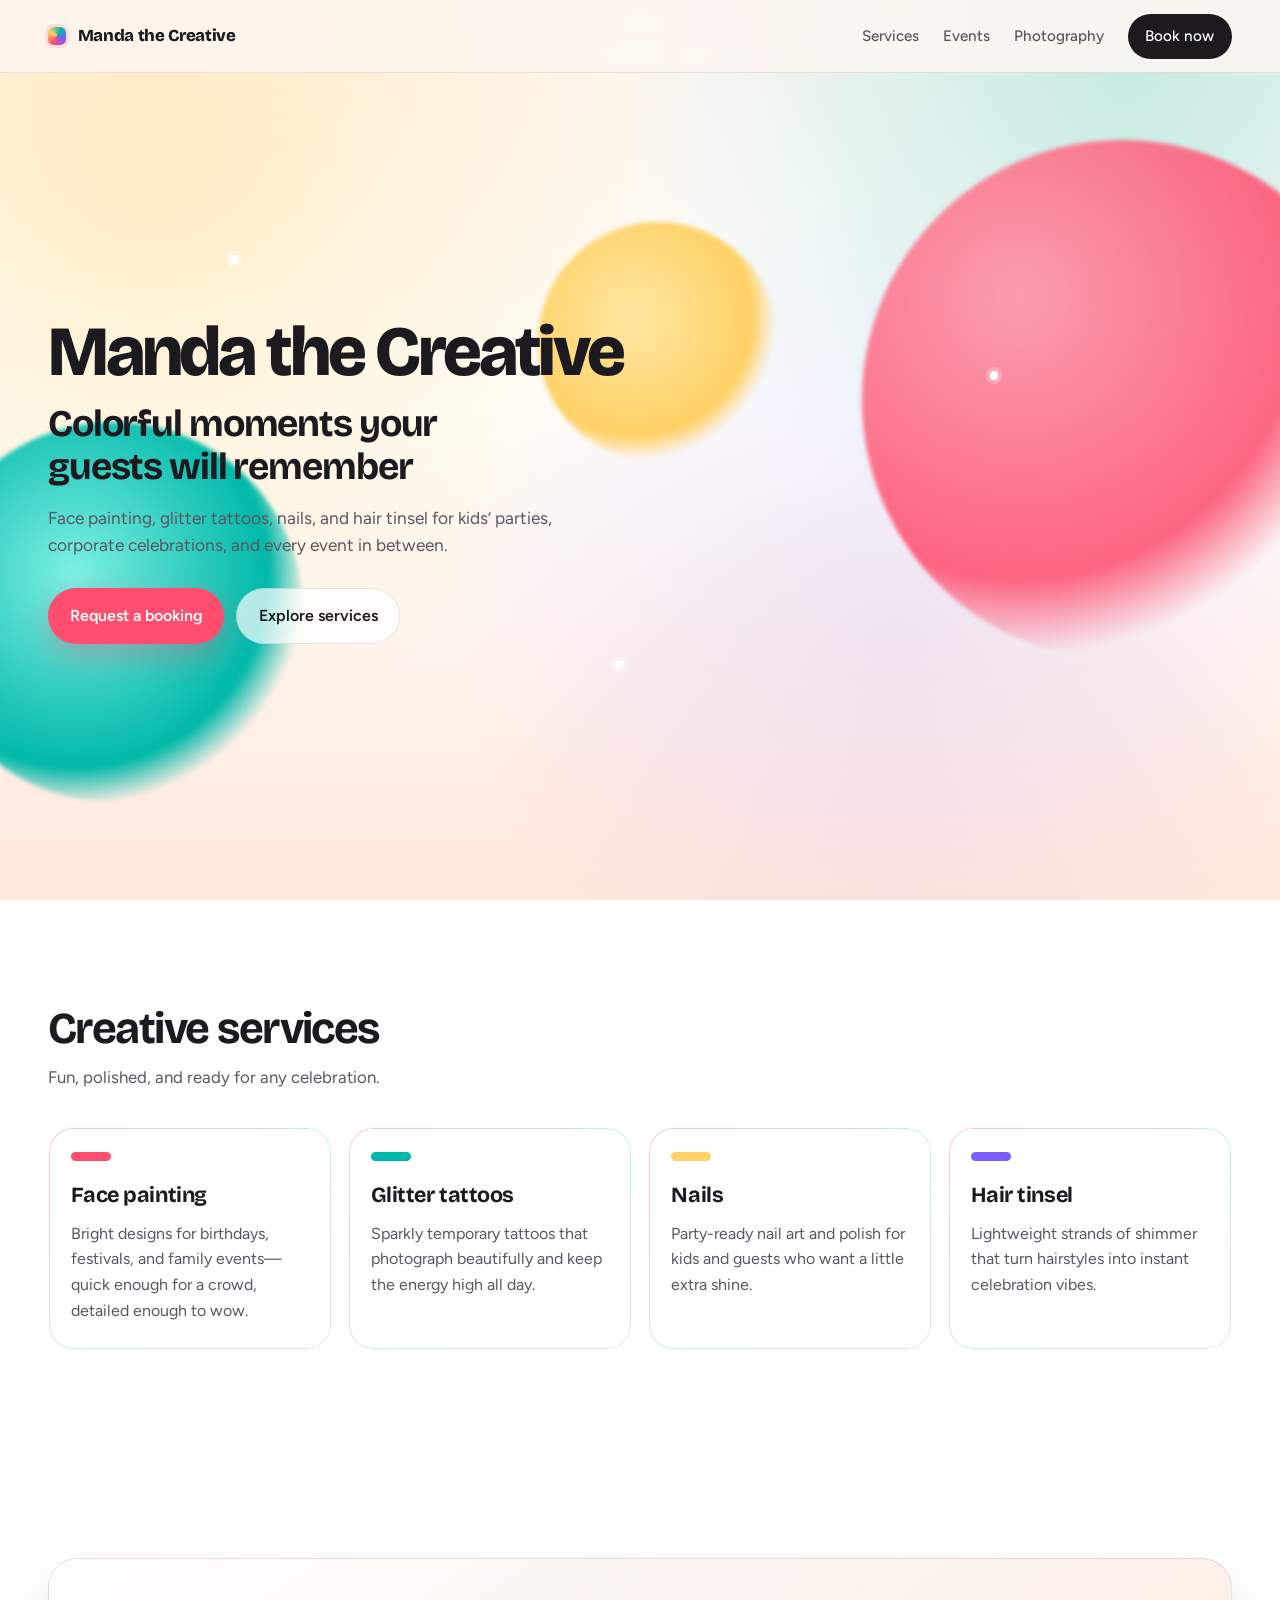
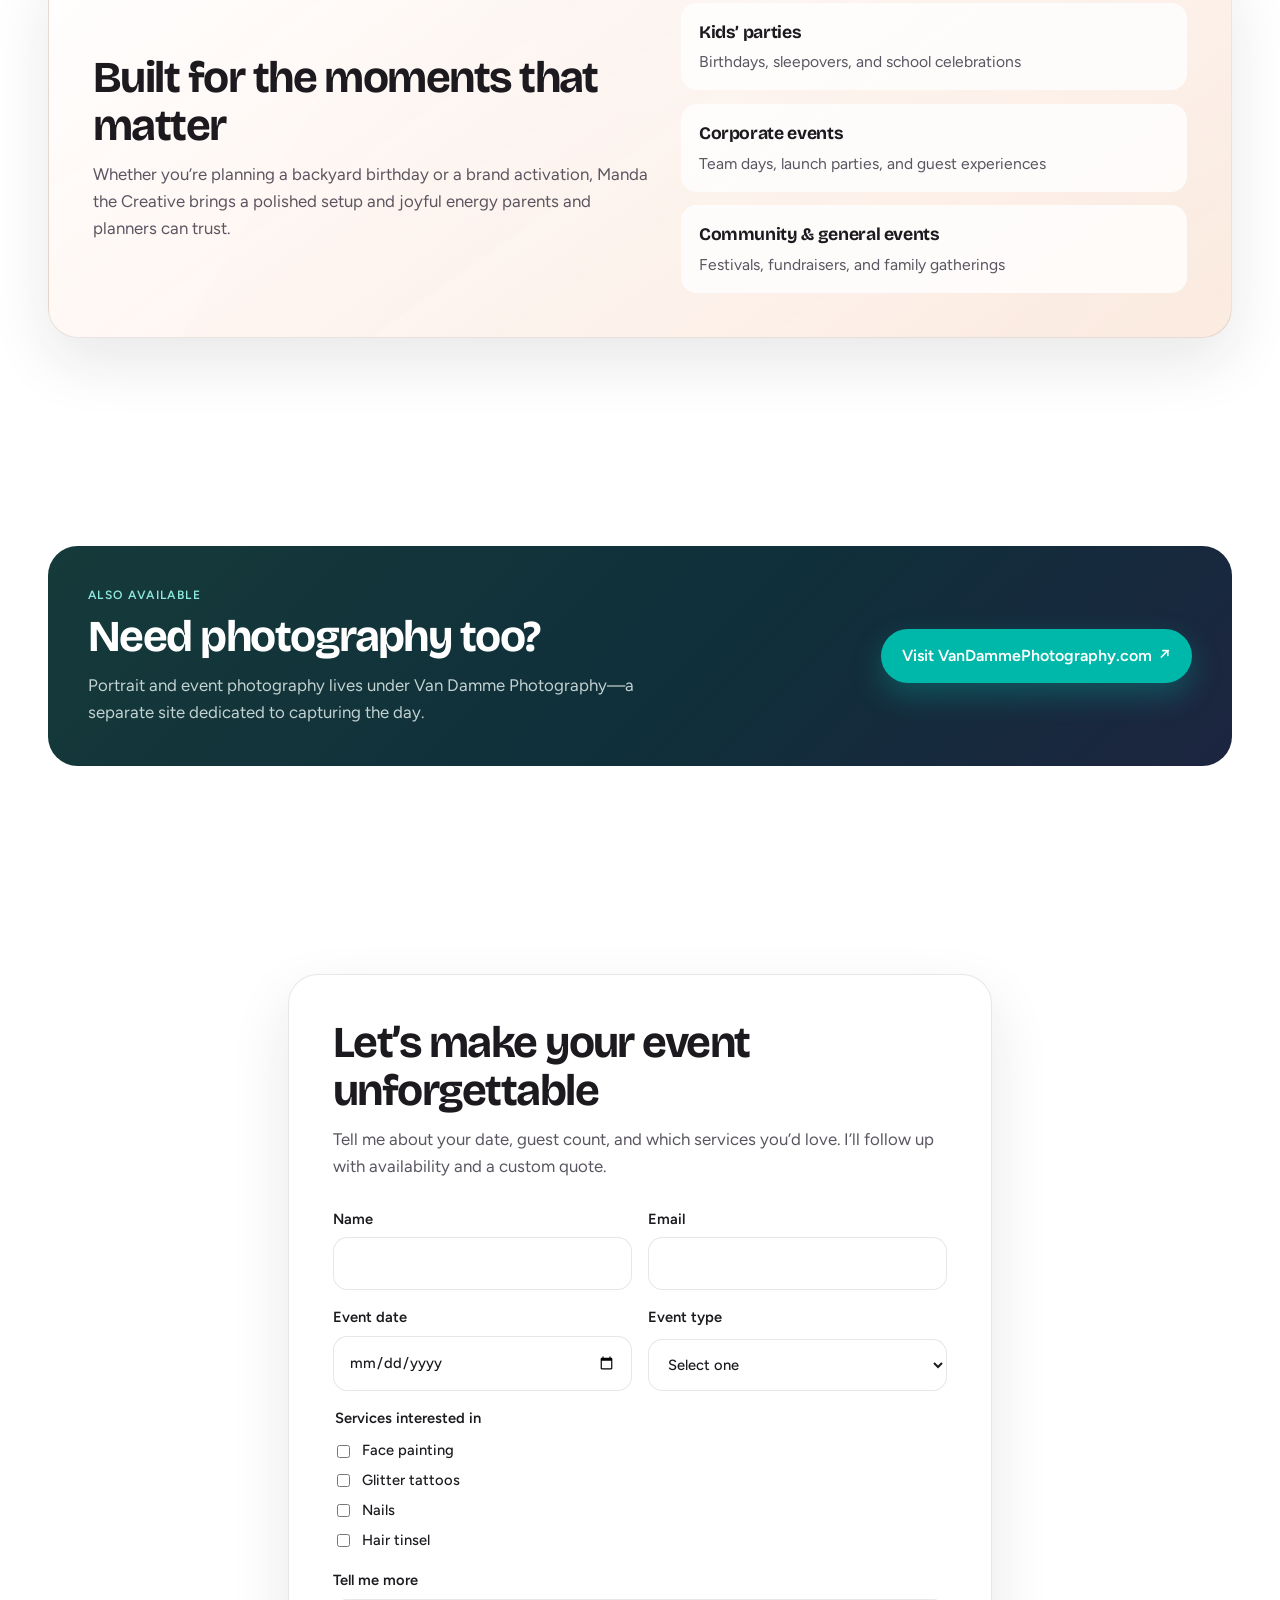
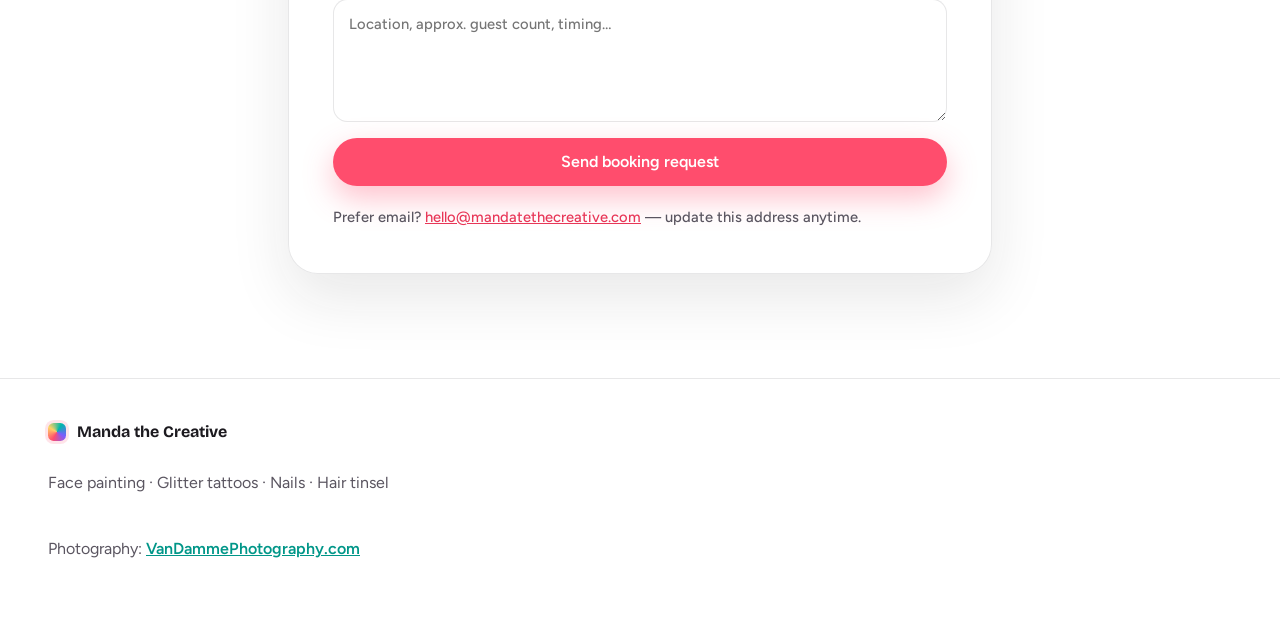
==== index.html @ 06f98798 "Launch Manda the Creative website Co-authored-by: Cursor <cursoragent@cursor.com>" ====
<!DOCTYPE html>
<html lang="en">
  <head>
    <meta charset="UTF-8" />
    <meta name="viewport" content="width=device-width, initial-scale=1.0" />
    <title>Manda the Creative | Face Painting, Glitter Tattoos & More</title>
    <meta
      name="description"
      content="Manda the Creative brings face painting, glitter tattoos, nails, and hair tinsel to kids' parties, corporate events, and celebrations. Book colorful fun for your next event."
    />
    <link rel="preconnect" href="https://fonts.googleapis.com" />
    <link rel="preconnect" href="https://fonts.gstatic.com" crossorigin />
    <link
      href="https://fonts.googleapis.com/css2?family=Bricolage+Grotesque:opsz,wght@12..96,500;12..96,700;12..96,800&family=Figtree:wght@400;500;600&display=swap"
      rel="stylesheet"
    />
    <link rel="stylesheet" href="styles.css" />
  </head>
  <body>
    <a class="skip-link" href="#main">Skip to content</a>

    <header class="site-header" data-animate="fade">
      <a class="logo" href="#top" aria-label="Manda the Creative home">
        <span class="logo-mark" aria-hidden="true"></span>
        <span class="logo-text">Manda the Creative</span>
      </a>
      <nav class="nav" aria-label="Primary">
        <a href="#services">Services</a>
        <a href="#events">Events</a>
        <a href="#photography">Photography</a>
        <a class="nav-cta" href="#book">Book now</a>
      </nav>
      <button class="menu-toggle" type="button" aria-expanded="false" aria-controls="mobile-nav">
        <span class="sr-only">Menu</span>
        <span></span><span></span>
      </button>
    </header>

    <nav id="mobile-nav" class="mobile-nav" hidden>
      <a href="#services">Services</a>
      <a href="#events">Events</a>
      <a href="#photography">Photography</a>
      <a href="#book">Book now</a>
    </nav>

    <main id="main">
      <section id="top" class="hero">
        <div class="hero-bg" aria-hidden="true">
          <div class="blob blob-a"></div>
          <div class="blob blob-b"></div>
          <div class="blob blob-c"></div>
          <div class="sparkle sparkle-1"></div>
          <div class="sparkle sparkle-2"></div>
          <div class="sparkle sparkle-3"></div>
        </div>
        <div class="hero-content" data-animate="rise">
          <p class="brand-lockup">Manda the Creative</p>
          <h1>Colorful moments your guests will remember</h1>
          <p class="hero-lede">
            Face painting, glitter tattoos, nails, and hair tinsel for kids’
            parties, corporate celebrations, and every event in between.
          </p>
          <div class="hero-actions">
            <a class="btn btn-primary" href="#book">Request a booking</a>
            <a class="btn btn-ghost" href="#services">Explore services</a>
          </div>
        </div>
      </section>

      <section id="services" class="section services">
        <div class="section-intro" data-animate="rise">
          <h2>Creative services</h2>
          <p>Fun, polished, and ready for any celebration.</p>
        </div>
        <ul class="service-grid">
          <li class="service" data-animate="rise" data-delay="1">
            <span class="service-swatch swatch-coral" aria-hidden="true"></span>
            <h3>Face painting</h3>
            <p>
              Bright designs for birthdays, festivals, and family events—quick
              enough for a crowd, detailed enough to wow.
            </p>
          </li>
          <li class="service" data-animate="rise" data-delay="2">
            <span class="service-swatch swatch-teal" aria-hidden="true"></span>
            <h3>Glitter tattoos</h3>
            <p>
              Sparkly temporary tattoos that photograph beautifully and keep
              the energy high all day.
            </p>
          </li>
          <li class="service" data-animate="rise" data-delay="3">
            <span class="service-swatch swatch-sun" aria-hidden="true"></span>
            <h3>Nails</h3>
            <p>
              Party-ready nail art and polish for kids and guests who want a
              little extra shine.
            </p>
          </li>
          <li class="service" data-animate="rise" data-delay="4">
            <span class="service-swatch swatch-berry" aria-hidden="true"></span>
            <h3>Hair tinsel</h3>
            <p>
              Lightweight strands of shimmer that turn hairstyles into instant
              celebration vibes.
            </p>
          </li>
        </ul>
      </section>

      <section id="events" class="section events">
        <div class="events-panel" data-animate="rise">
          <div class="events-copy">
            <h2>Built for the moments that matter</h2>
            <p>
              Whether you’re planning a backyard birthday or a brand activation,
              Manda the Creative brings a polished setup and joyful energy
              parents and planners can trust.
            </p>
          </div>
          <ul class="event-list">
            <li>
              <strong>Kids’ parties</strong>
              <span>Birthdays, sleepovers, and school celebrations</span>
            </li>
            <li>
              <strong>Corporate events</strong>
              <span>Team days, launch parties, and guest experiences</span>
            </li>
            <li>
              <strong>Community &amp; general events</strong>
              <span>Festivals, fundraisers, and family gatherings</span>
            </li>
          </ul>
        </div>
      </section>

      <section id="photography" class="section photography">
        <div class="photo-callout" data-animate="rise">
          <div>
            <p class="eyebrow">Also available</p>
            <h2>Need photography too?</h2>
            <p>
              Portrait and event photography lives under Van Damme Photography—a
              separate site dedicated to capturing the day.
            </p>
          </div>
          <a
            class="btn btn-secondary"
            href="https://VanDammePhotography.com"
            target="_blank"
            rel="noopener noreferrer"
          >
            Visit VanDammePhotography.com
            <span aria-hidden="true">↗</span>
          </a>
        </div>
      </section>

      <section id="book" class="section book">
        <div class="book-panel" data-animate="rise">
          <h2>Let’s make your event unforgettable</h2>
          <p>
            Tell me about your date, guest count, and which services you’d love.
            I’ll follow up with availability and a custom quote.
          </p>
          <form class="booking-form" name="booking" action="#" method="post">
            <div class="form-row">
              <label>
                Name
                <input type="text" name="name" required autocomplete="name" />
              </label>
              <label>
                Email
                <input type="email" name="email" required autocomplete="email" />
              </label>
            </div>
            <div class="form-row">
              <label>
                Event date
                <input type="date" name="event-date" />
              </label>
              <label>
                Event type
                <select name="event-type">
                  <option value="">Select one</option>
                  <option>Kids’ party</option>
                  <option>Corporate event</option>
                  <option>Community / general event</option>
                  <option>Other</option>
                </select>
              </label>
            </div>
            <fieldset class="service-checks">
              <legend>Services interested in</legend>
              <label><input type="checkbox" name="services" value="Face painting" /> Face painting</label>
              <label><input type="checkbox" name="services" value="Glitter tattoos" /> Glitter tattoos</label>
              <label><input type="checkbox" name="services" value="Nails" /> Nails</label>
              <label><input type="checkbox" name="services" value="Hair tinsel" /> Hair tinsel</label>
            </fieldset>
            <label>
              Tell me more
              <textarea name="details" rows="4" placeholder="Location, approx. guest count, timing…"></textarea>
            </label>
            <button class="btn btn-primary" type="submit">Send booking request</button>
            <p class="form-note">
              Prefer email?
              <a href="mailto:hello@mandatethecreative.com">hello@mandatethecreative.com</a>
              — update this address anytime.
            </p>
          </form>
        </div>
      </section>
    </main>

    <footer class="site-footer">
      <div class="footer-brand">
        <span class="logo-mark" aria-hidden="true"></span>
        <strong>Manda the Creative</strong>
      </div>
      <p>Face painting · Glitter tattoos · Nails · Hair tinsel</p>
      <p class="footer-photo">
        Photography:
        <a href="https://VanDammePhotography.com" target="_blank" rel="noopener noreferrer"
          >VanDammePhotography.com</a
        >
      </p>
    </footer>

    <script src="script.js"></script>
  </body>
</html>
---- styles.css ----
:root {
  --bg: #fff7f2;
  --bg-deep: #ffe8dc;
  --ink: #1c1a1f;
  --ink-soft: #5a5560;
  --coral: #ff4d6d;
  --coral-deep: #e83657;
  --teal: #00b8a9;
  --teal-deep: #009688;
  --sun: #ffd166;
  --berry: #7b5cff;
  --white: #ffffff;
  --line: rgba(28, 26, 31, 0.1);
  --shadow: 0 24px 60px rgba(28, 26, 31, 0.1);
  --radius: 1.5rem;
  --font-display: "Bricolage Grotesque", system-ui, sans-serif;
  --font-body: "Figtree", system-ui, sans-serif;
  --header-h: 4.5rem;
}

*,
*::before,
*::after {
  box-sizing: border-box;
}

html {
  scroll-behavior: smooth;
}

body {
  margin: 0;
  font-family: var(--font-body);
  color: var(--ink);
  background:
    radial-gradient(circle at 12% 18%, rgba(255, 209, 102, 0.35), transparent 42%),
    radial-gradient(circle at 88% 8%, rgba(0, 184, 169, 0.22), transparent 36%),
    radial-gradient(circle at 70% 70%, rgba(123, 92, 255, 0.12), transparent 40%),
    linear-gradient(180deg, var(--bg) 0%, #fff 45%, var(--bg-deep) 100%);
  background-attachment: fixed;
  line-height: 1.6;
  overflow-x: hidden;
}

img {
  max-width: 100%;
  display: block;
}

a {
  color: inherit;
}

.sr-only {
  position: absolute;
  width: 1px;
  height: 1px;
  padding: 0;
  margin: -1px;
  overflow: hidden;
  clip: rect(0, 0, 0, 0);
  white-space: nowrap;
  border: 0;
}

.skip-link {
  position: absolute;
  left: 1rem;
  top: -3rem;
  background: var(--ink);
  color: var(--white);
  padding: 0.6rem 1rem;
  border-radius: 999px;
  z-index: 100;
  text-decoration: none;
}

.skip-link:focus {
  top: 1rem;
}

.site-header {
  position: sticky;
  top: 0;
  z-index: 50;
  display: flex;
  align-items: center;
  justify-content: space-between;
  gap: 1rem;
  min-height: var(--header-h);
  padding: 0.85rem clamp(1.25rem, 4vw, 3rem);
  backdrop-filter: blur(14px);
  background: rgba(255, 247, 242, 0.82);
  border-bottom: 1px solid var(--line);
}

.logo {
  display: inline-flex;
  align-items: center;
  gap: 0.7rem;
  text-decoration: none;
  font-family: var(--font-display);
  font-weight: 800;
  letter-spacing: -0.02em;
}

.logo-mark {
  width: 1.15rem;
  height: 1.15rem;
  border-radius: 0.35rem;
  background: conic-gradient(from 210deg, var(--coral), var(--sun), var(--teal), var(--berry), var(--coral));
  box-shadow: 0 0 0 3px rgba(255, 77, 109, 0.15);
  flex-shrink: 0;
}

.logo-text {
  font-size: 1.05rem;
}

.nav {
  display: none;
  align-items: center;
  gap: 1.5rem;
}

.nav a {
  text-decoration: none;
  font-weight: 500;
  font-size: 0.95rem;
  color: var(--ink-soft);
  transition: color 0.2s ease;
}

.nav a:hover {
  color: var(--ink);
}

.nav-cta {
  background: var(--ink);
  color: var(--white) !important;
  padding: 0.65rem 1.1rem;
  border-radius: 999px;
}

.nav-cta:hover {
  background: var(--coral-deep);
}

.menu-toggle {
  display: inline-flex;
  flex-direction: column;
  justify-content: center;
  gap: 0.35rem;
  width: 2.75rem;
  height: 2.75rem;
  border: 1px solid var(--line);
  border-radius: 0.85rem;
  background: var(--white);
  cursor: pointer;
  padding: 0.7rem;
}

.menu-toggle span:not(.sr-only) {
  display: block;
  height: 2px;
  width: 100%;
  background: var(--ink);
  border-radius: 2px;
  transition: transform 0.25s ease, opacity 0.25s ease;
}

.menu-toggle[aria-expanded="true"] span:nth-child(2) {
  transform: translateY(4.5px) rotate(45deg);
}

.menu-toggle[aria-expanded="true"] span:nth-child(3) {
  transform: translateY(-4.5px) rotate(-45deg);
}

.mobile-nav {
  display: grid;
  gap: 0.35rem;
  padding: 0.75rem clamp(1.25rem, 4vw, 3rem) 1.25rem;
  background: rgba(255, 247, 242, 0.96);
  border-bottom: 1px solid var(--line);
}

.mobile-nav[hidden] {
  display: none;
}

.mobile-nav a {
  text-decoration: none;
  font-weight: 600;
  padding: 0.85rem 1rem;
  border-radius: 0.9rem;
  background: var(--white);
}

.hero {
  position: relative;
  min-height: calc(100svh - var(--header-h));
  display: grid;
  align-items: end;
  padding: clamp(2rem, 6vw, 5rem) clamp(1.25rem, 4vw, 3rem) clamp(3rem, 8vw, 5.5rem);
  overflow: hidden;
}

.hero-bg {
  position: absolute;
  inset: 0;
  pointer-events: none;
}

.blob {
  position: absolute;
  border-radius: 50%;
  filter: blur(2px);
  animation: float 9s ease-in-out infinite;
}

.blob-a {
  width: min(58vw, 520px);
  height: min(58vw, 520px);
  right: -8%;
  top: 8%;
  background: radial-gradient(circle at 30% 30%, #ff8fa3, var(--coral) 55%, transparent 70%);
  opacity: 0.85;
}

.blob-b {
  width: min(42vw, 380px);
  height: min(42vw, 380px);
  left: -6%;
  bottom: 12%;
  background: radial-gradient(circle at 40% 40%, #7ef0e4, var(--teal) 60%, transparent 72%);
  animation-delay: -2.5s;
}

.blob-c {
  width: min(28vw, 240px);
  height: min(28vw, 240px);
  left: 42%;
  top: 18%;
  background: radial-gradient(circle at 40% 40%, #ffe8a3, var(--sun) 58%, transparent 70%);
  animation-delay: -4s;
}

.sparkle {
  position: absolute;
  width: 0.55rem;
  height: 0.55rem;
  border-radius: 50%;
  background: var(--white);
  box-shadow: 0 0 0 4px rgba(255, 255, 255, 0.25);
  animation: twinkle 2.8s ease-in-out infinite;
}

.sparkle-1 { top: 22%; left: 18%; }
.sparkle-2 { top: 36%; right: 22%; animation-delay: -1s; }
.sparkle-3 { bottom: 28%; left: 48%; animation-delay: -1.8s; }

.hero-content {
  position: relative;
  z-index: 1;
  max-width: 42rem;
}

.brand-lockup {
  margin: 0 0 1rem;
  font-family: var(--font-display);
  font-weight: 800;
  font-size: clamp(2.4rem, 8vw, 4.4rem);
  line-height: 0.95;
  letter-spacing: -0.045em;
  color: var(--ink);
}

.hero h1 {
  margin: 0 0 1rem;
  font-family: var(--font-display);
  font-weight: 700;
  font-size: clamp(1.55rem, 4.2vw, 2.35rem);
  line-height: 1.15;
  letter-spacing: -0.03em;
  max-width: 18ch;
}

.hero-lede {
  margin: 0 0 1.75rem;
  max-width: 34rem;
  font-size: 1.08rem;
  color: var(--ink-soft);
}

.hero-actions {
  display: flex;
  flex-wrap: wrap;
  gap: 0.75rem;
}

.btn {
  display: inline-flex;
  align-items: center;
  justify-content: center;
  gap: 0.45rem;
  padding: 0.9rem 1.35rem;
  border-radius: 999px;
  border: none;
  text-decoration: none;
  font-family: var(--font-body);
  font-weight: 600;
  font-size: 1rem;
  cursor: pointer;
  transition: transform 0.2s ease, background 0.2s ease, box-shadow 0.2s ease;
}

.btn:hover {
  transform: translateY(-2px);
}

.btn-primary {
  background: var(--coral);
  color: var(--white);
  box-shadow: 0 12px 30px rgba(255, 77, 109, 0.35);
}

.btn-primary:hover {
  background: var(--coral-deep);
}

.btn-ghost {
  background: rgba(255, 255, 255, 0.7);
  color: var(--ink);
  border: 1px solid var(--line);
}

.btn-secondary {
  background: var(--teal);
  color: var(--white);
  box-shadow: 0 12px 30px rgba(0, 184, 169, 0.3);
  white-space: nowrap;
}

.btn-secondary:hover {
  background: var(--teal-deep);
}

.section {
  padding: clamp(3.5rem, 9vw, 6.5rem) clamp(1.25rem, 4vw, 3rem);
}

.section-intro {
  max-width: 36rem;
  margin-bottom: 2.25rem;
}

.section-intro h2,
.events-copy h2,
.photo-callout h2,
.book-panel h2 {
  margin: 0 0 0.65rem;
  font-family: var(--font-display);
  font-size: clamp(1.9rem, 4vw, 2.75rem);
  line-height: 1.1;
  letter-spacing: -0.035em;
}

.section-intro p,
.events-copy p,
.photo-callout p,
.book-panel > p {
  margin: 0;
  color: var(--ink-soft);
  font-size: 1.05rem;
}

.service-grid {
  list-style: none;
  margin: 0;
  padding: 0;
  display: grid;
  gap: 1rem;
}

.service {
  padding: 1.5rem 1.4rem 1.6rem;
  border-radius: var(--radius);
  background: rgba(255, 255, 255, 0.72);
  border: 1px solid transparent;
  border-image: none;
  position: relative;
  overflow: hidden;
  transition: transform 0.25s ease, box-shadow 0.25s ease;
}

.service::before {
  content: "";
  position: absolute;
  inset: 0;
  border-radius: inherit;
  padding: 1px;
  background: linear-gradient(135deg, rgba(255, 77, 109, 0.35), rgba(0, 184, 169, 0.25), rgba(123, 92, 255, 0.2));
  -webkit-mask: linear-gradient(#fff 0 0) content-box, linear-gradient(#fff 0 0);
  mask: linear-gradient(#fff 0 0) content-box, linear-gradient(#fff 0 0);
  -webkit-mask-composite: xor;
  mask-composite: exclude;
  pointer-events: none;
}

.service:hover {
  transform: translateY(-4px);
  box-shadow: var(--shadow);
}

.service-swatch {
  display: block;
  width: 2.5rem;
  height: 0.55rem;
  border-radius: 999px;
  margin-bottom: 1.1rem;
}

.swatch-coral { background: var(--coral); }
.swatch-teal { background: var(--teal); }
.swatch-sun { background: var(--sun); }
.swatch-berry { background: var(--berry); }

.service h3 {
  margin: 0 0 0.5rem;
  font-family: var(--font-display);
  font-size: 1.35rem;
  letter-spacing: -0.02em;
}

.service p {
  margin: 0;
  color: var(--ink-soft);
}

.events-panel {
  display: grid;
  gap: 2rem;
  padding: clamp(1.75rem, 4vw, 2.75rem);
  border-radius: calc(var(--radius) + 0.35rem);
  background:
    linear-gradient(145deg, rgba(255, 255, 255, 0.9), rgba(255, 232, 220, 0.85)),
    linear-gradient(120deg, rgba(255, 77, 109, 0.08), rgba(0, 184, 169, 0.1));
  border: 1px solid var(--line);
  box-shadow: var(--shadow);
}

.event-list {
  list-style: none;
  margin: 0;
  padding: 0;
  display: grid;
  gap: 0.85rem;
}

.event-list li {
  display: grid;
  gap: 0.15rem;
  padding: 1rem 1.1rem;
  border-radius: 1rem;
  background: rgba(255, 255, 255, 0.8);
}

.event-list strong {
  font-family: var(--font-display);
  font-size: 1.1rem;
  letter-spacing: -0.02em;
}

.event-list span {
  color: var(--ink-soft);
  font-size: 0.98rem;
}

.photo-callout {
  display: grid;
  gap: 1.5rem;
  align-items: center;
  padding: clamp(1.75rem, 4vw, 2.5rem);
  border-radius: calc(var(--radius) + 0.35rem);
  background: linear-gradient(135deg, #163a3a 0%, #0f2f3a 55%, #1d2540 100%);
  color: #f5fffd;
}

.photo-callout .eyebrow {
  margin: 0 0 0.5rem;
  text-transform: uppercase;
  letter-spacing: 0.12em;
  font-size: 0.75rem;
  font-weight: 600;
  color: #8fe8de;
}

.photo-callout h2 {
  color: #fff;
}

.photo-callout p {
  color: rgba(245, 255, 253, 0.78);
  max-width: 36rem;
}

.book-panel {
  max-width: 44rem;
  margin: 0 auto;
  padding: clamp(1.75rem, 4vw, 2.75rem);
  border-radius: calc(var(--radius) + 0.35rem);
  background: rgba(255, 255, 255, 0.88);
  border: 1px solid var(--line);
  box-shadow: var(--shadow);
}

.booking-form {
  margin-top: 1.75rem;
  display: grid;
  gap: 1rem;
}

.form-row {
  display: grid;
  gap: 1rem;
}

.booking-form label,
.service-checks {
  display: grid;
  gap: 0.4rem;
  font-weight: 600;
  font-size: 0.92rem;
}

.booking-form input,
.booking-form select,
.booking-form textarea {
  width: 100%;
  font: inherit;
  font-weight: 500;
  color: var(--ink);
  padding: 0.85rem 0.95rem;
  border-radius: 0.9rem;
  border: 1px solid var(--line);
  background: #fff;
}

.booking-form input:focus,
.booking-form select:focus,
.booking-form textarea:focus {
  outline: 2px solid rgba(255, 77, 109, 0.35);
  border-color: var(--coral);
}

.service-checks {
  border: none;
  margin: 0;
  padding: 0;
}

.service-checks legend {
  margin-bottom: 0.55rem;
  font-weight: 600;
}

.service-checks label {
  display: flex;
  align-items: center;
  gap: 0.55rem;
  font-weight: 500;
}

.service-checks input {
  width: auto;
}

.form-note {
  margin: 0.25rem 0 0;
  color: var(--ink-soft);
  font-size: 0.92rem;
  font-weight: 500;
}

.form-note a {
  color: var(--coral-deep);
}

.site-footer {
  padding: 2.5rem clamp(1.25rem, 4vw, 3rem) 3rem;
  border-top: 1px solid var(--line);
  display: grid;
  gap: 0.55rem;
  color: var(--ink-soft);
}

.footer-brand {
  display: inline-flex;
  align-items: center;
  gap: 0.65rem;
  color: var(--ink);
  font-family: var(--font-display);
}

.footer-photo a {
  color: var(--teal-deep);
  font-weight: 600;
}

[data-animate] {
  opacity: 0;
  transform: translateY(18px);
  transition: opacity 0.7s ease, transform 0.7s ease;
}

[data-animate].is-visible {
  opacity: 1;
  transform: none;
}

[data-delay="1"] { transition-delay: 0.05s; }
[data-delay="2"] { transition-delay: 0.12s; }
[data-delay="3"] { transition-delay: 0.19s; }
[data-delay="4"] { transition-delay: 0.26s; }

@keyframes float {
  0%, 100% { transform: translateY(0) scale(1); }
  50% { transform: translateY(-18px) scale(1.04); }
}

@keyframes twinkle {
  0%, 100% { opacity: 0.35; transform: scale(0.8); }
  50% { opacity: 1; transform: scale(1.2); }
}

@media (min-width: 720px) {
  .nav {
    display: flex;
  }

  .menu-toggle,
  .mobile-nav {
    display: none !important;
  }

  .service-grid {
    grid-template-columns: repeat(2, minmax(0, 1fr));
  }

  .events-panel {
    grid-template-columns: 1.1fr 1fr;
    align-items: center;
  }

  .form-row {
    grid-template-columns: 1fr 1fr;
  }

  .photo-callout {
    grid-template-columns: 1.4fr auto;
  }
}

@media (min-width: 980px) {
  .service-grid {
    grid-template-columns: repeat(4, minmax(0, 1fr));
  }

  .hero {
    align-items: center;
  }
}

@media (prefers-reduced-motion: reduce) {
  html { scroll-behavior: auto; }
  .blob,
  .sparkle,
  [data-animate],
  .btn,
  .service {
    animation: none !important;
    transition: none !important;
  }
  [data-animate] {
    opacity: 1;
    transform: none;
  }
}
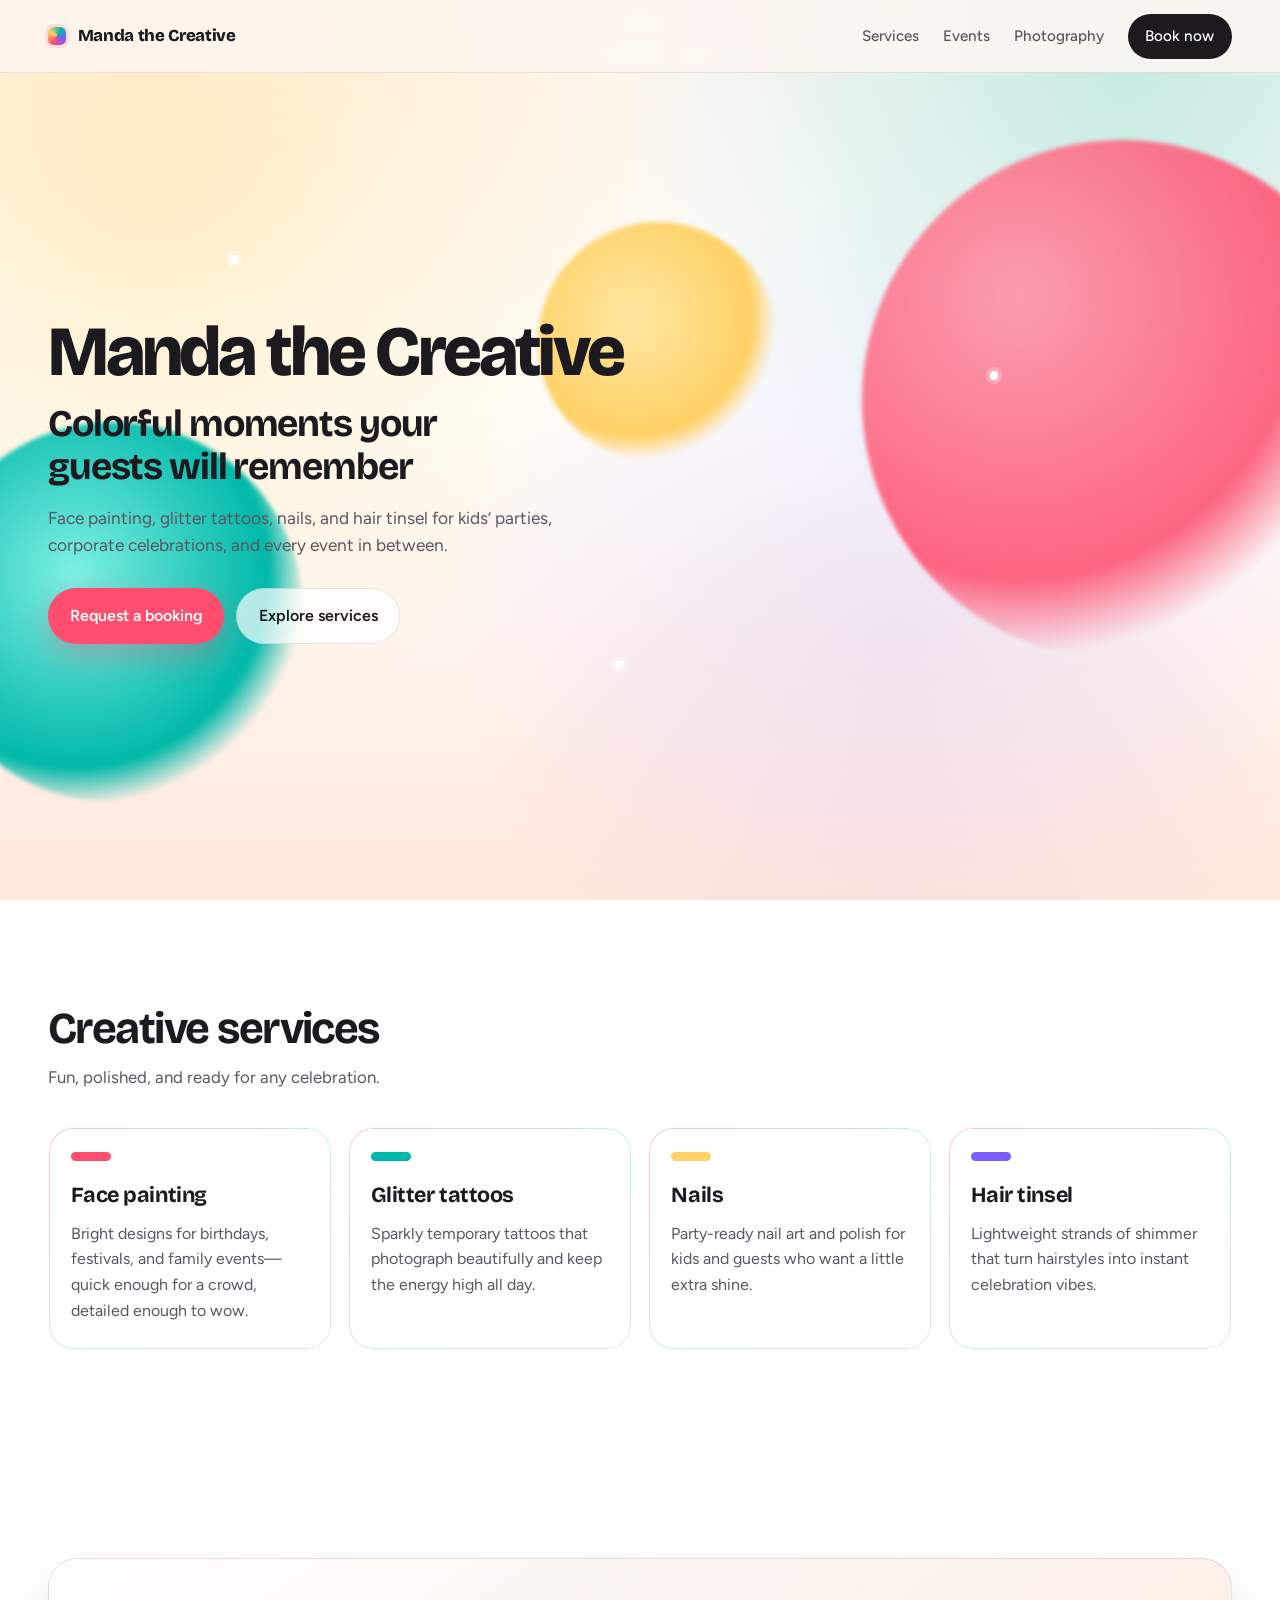
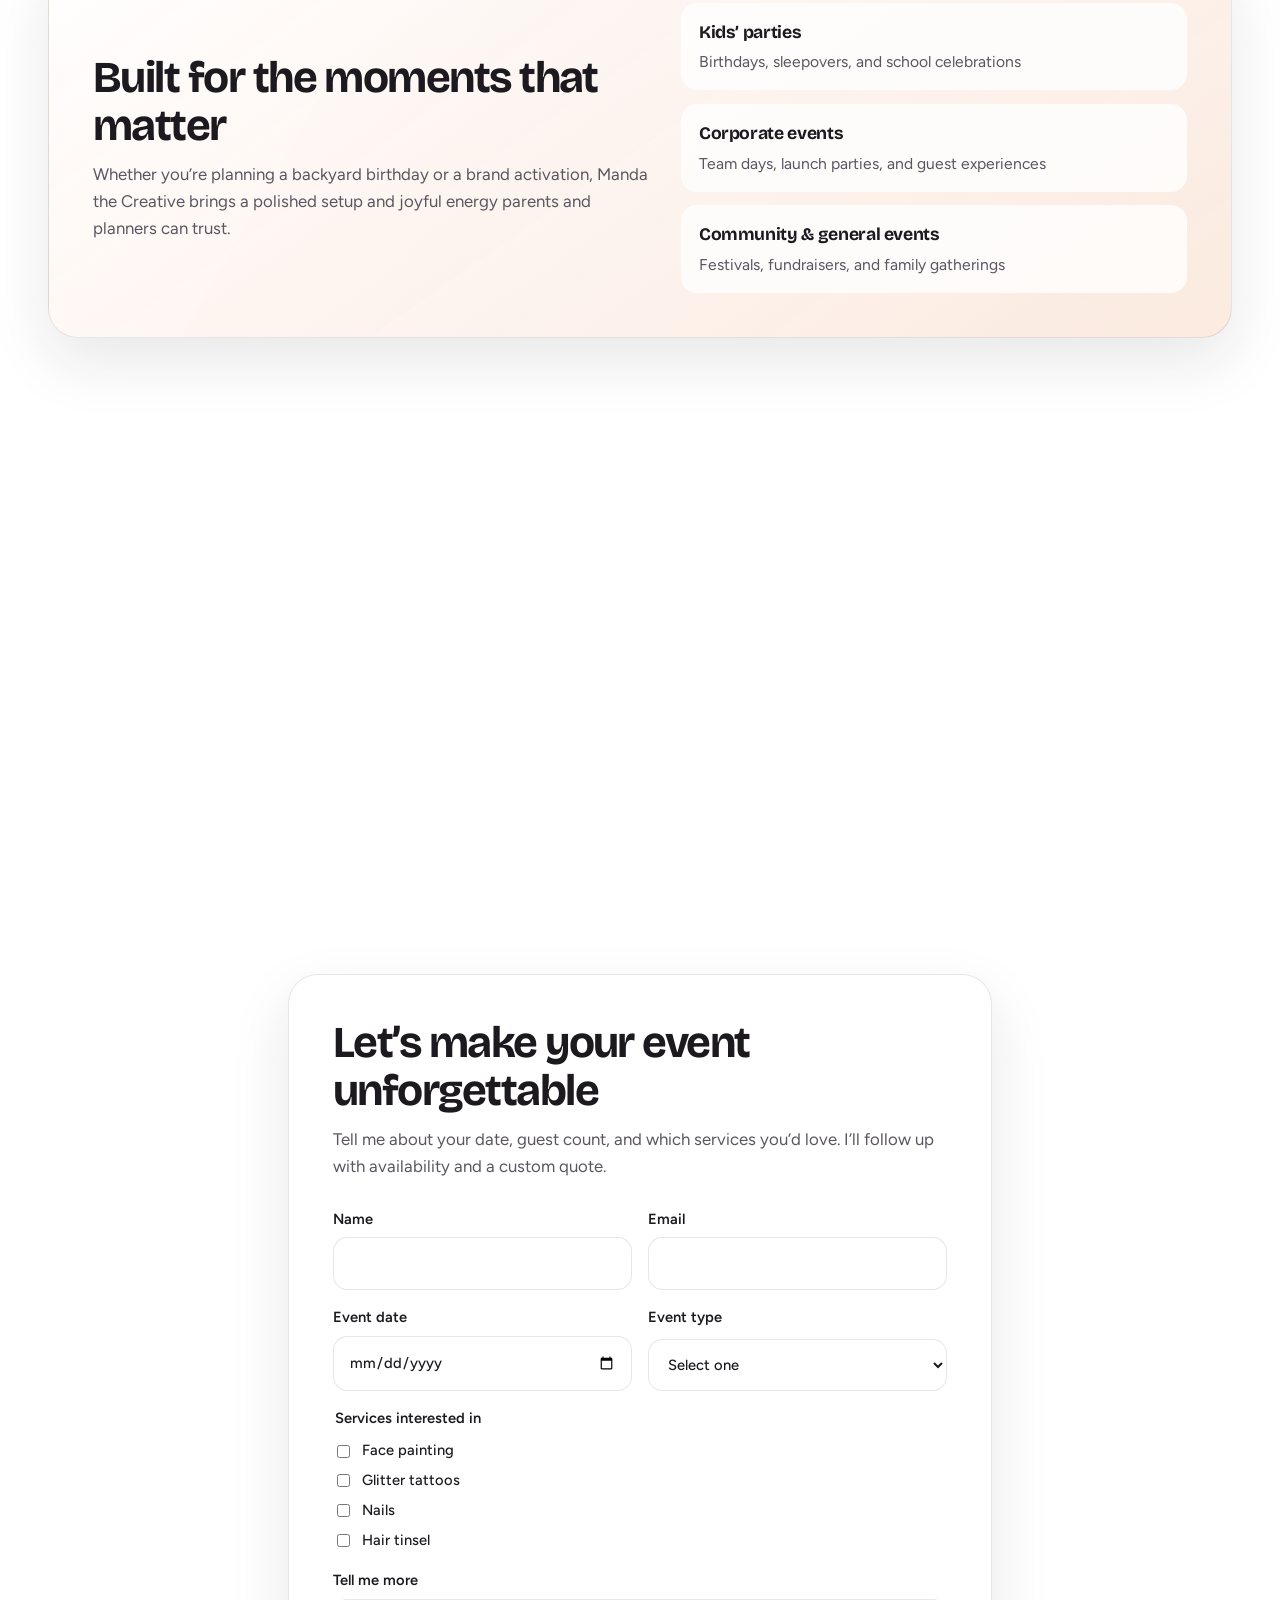
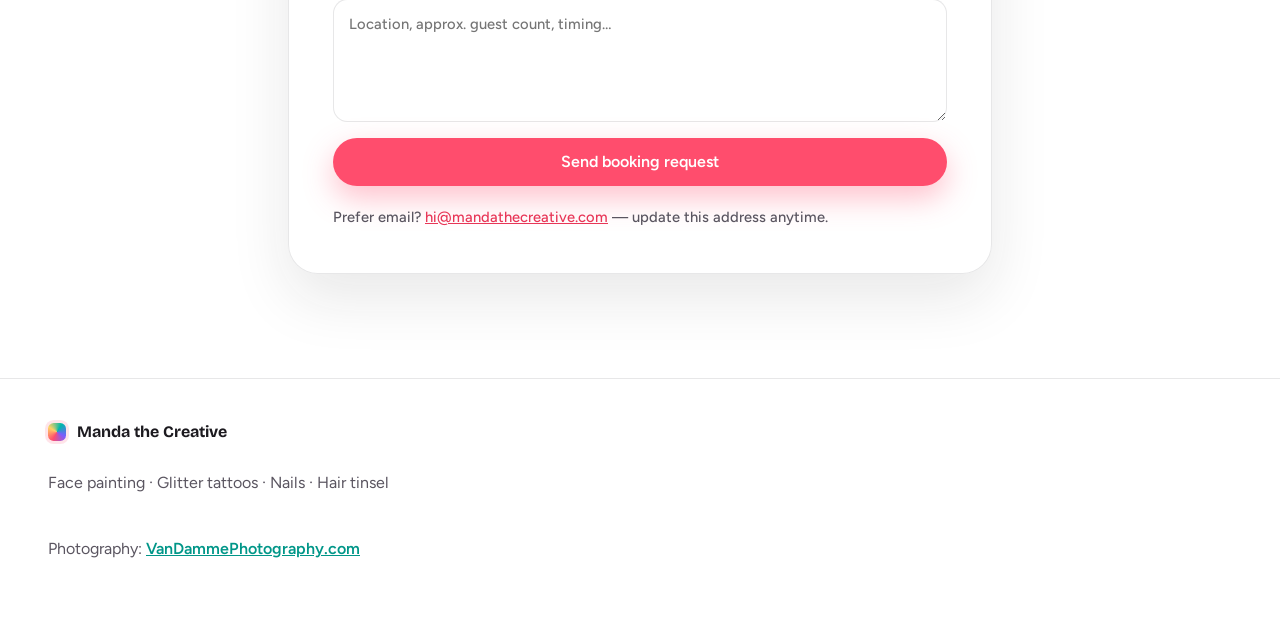
==== commit 5b81eb82: "Update booking email address Co-authored-by: Cursor <cursoragent@cursor.com>" ====
--- a/index.html
+++ b/index.html
@@ -205,7 +205,7 @@
             <button class="btn btn-primary" type="submit">Send booking request</button>
             <p class="form-note">
               Prefer email?
-              <a href="mailto:hello@mandatethecreative.com">hello@mandatethecreative.com</a>
+              <a href="mailto:hi@mandathecreative.com">hi@mandathecreative.com</a>
               — update this address anytime.
             </p>
           </form>
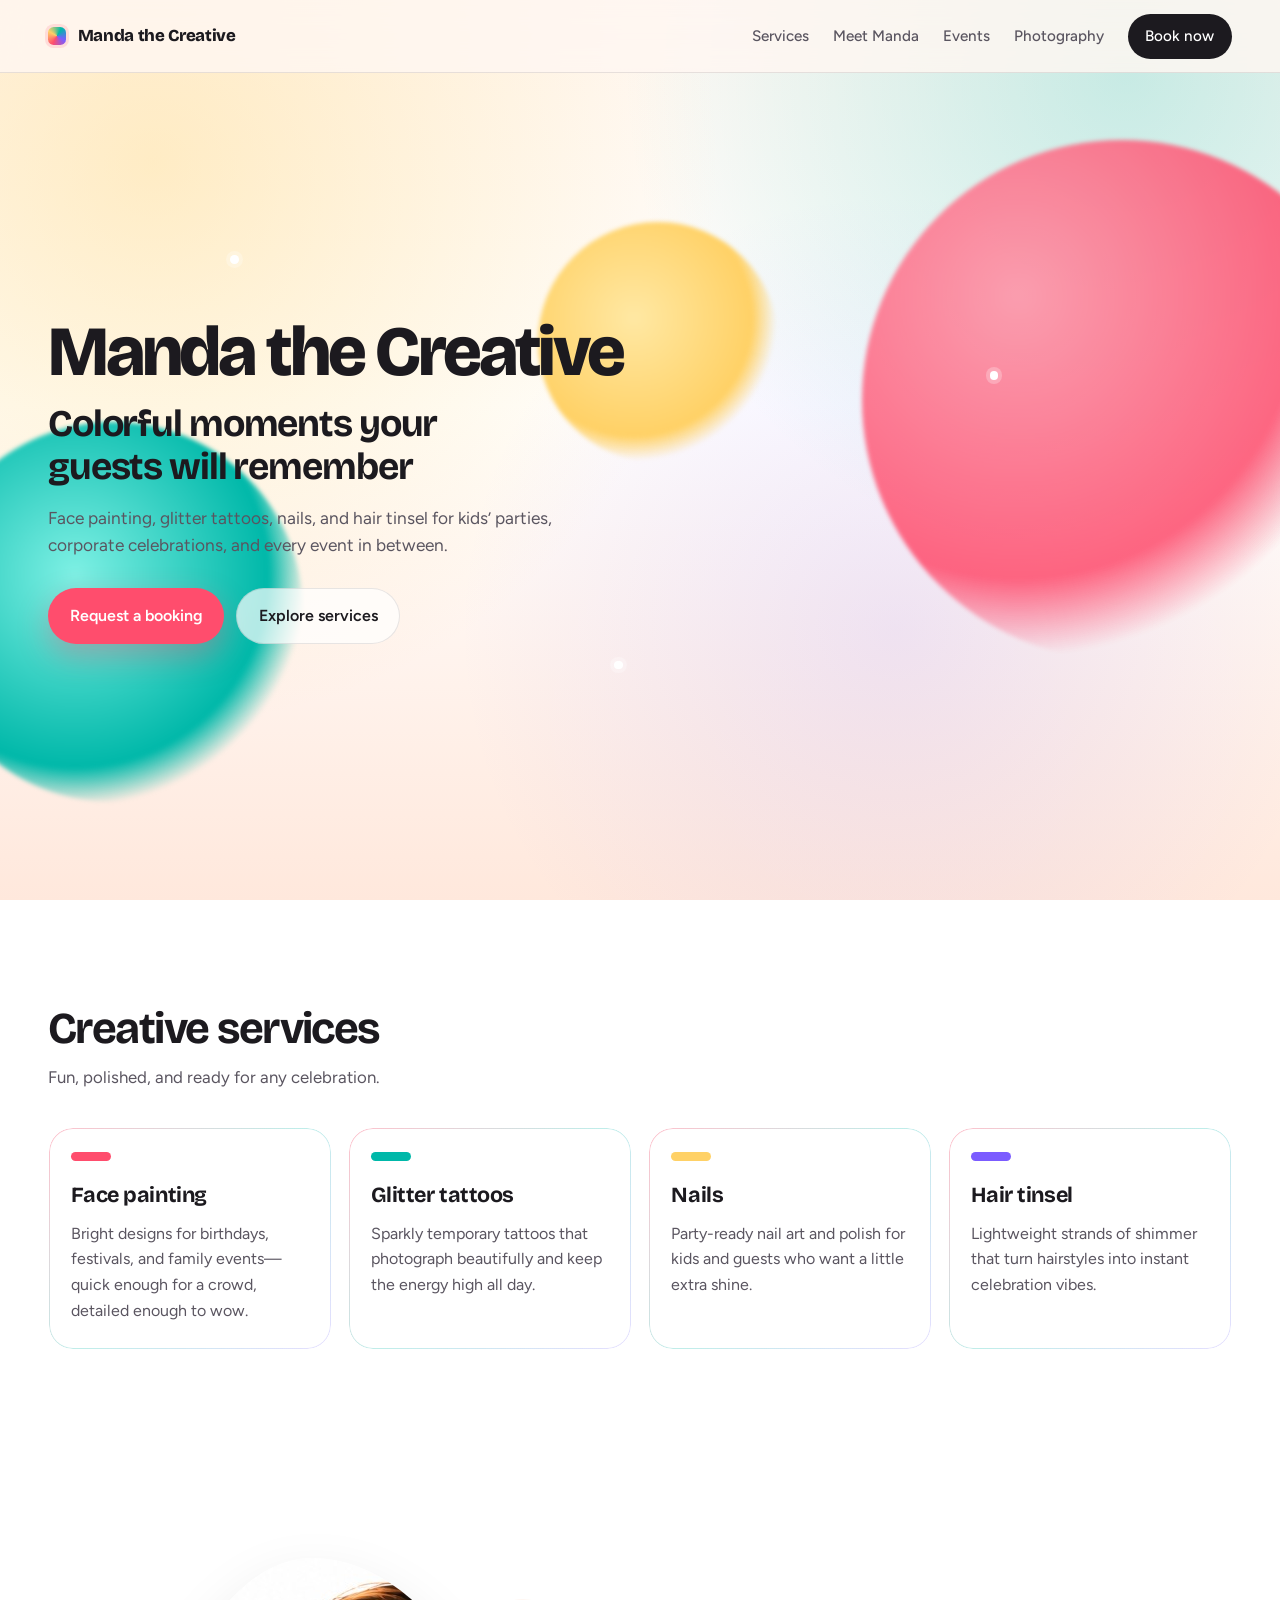
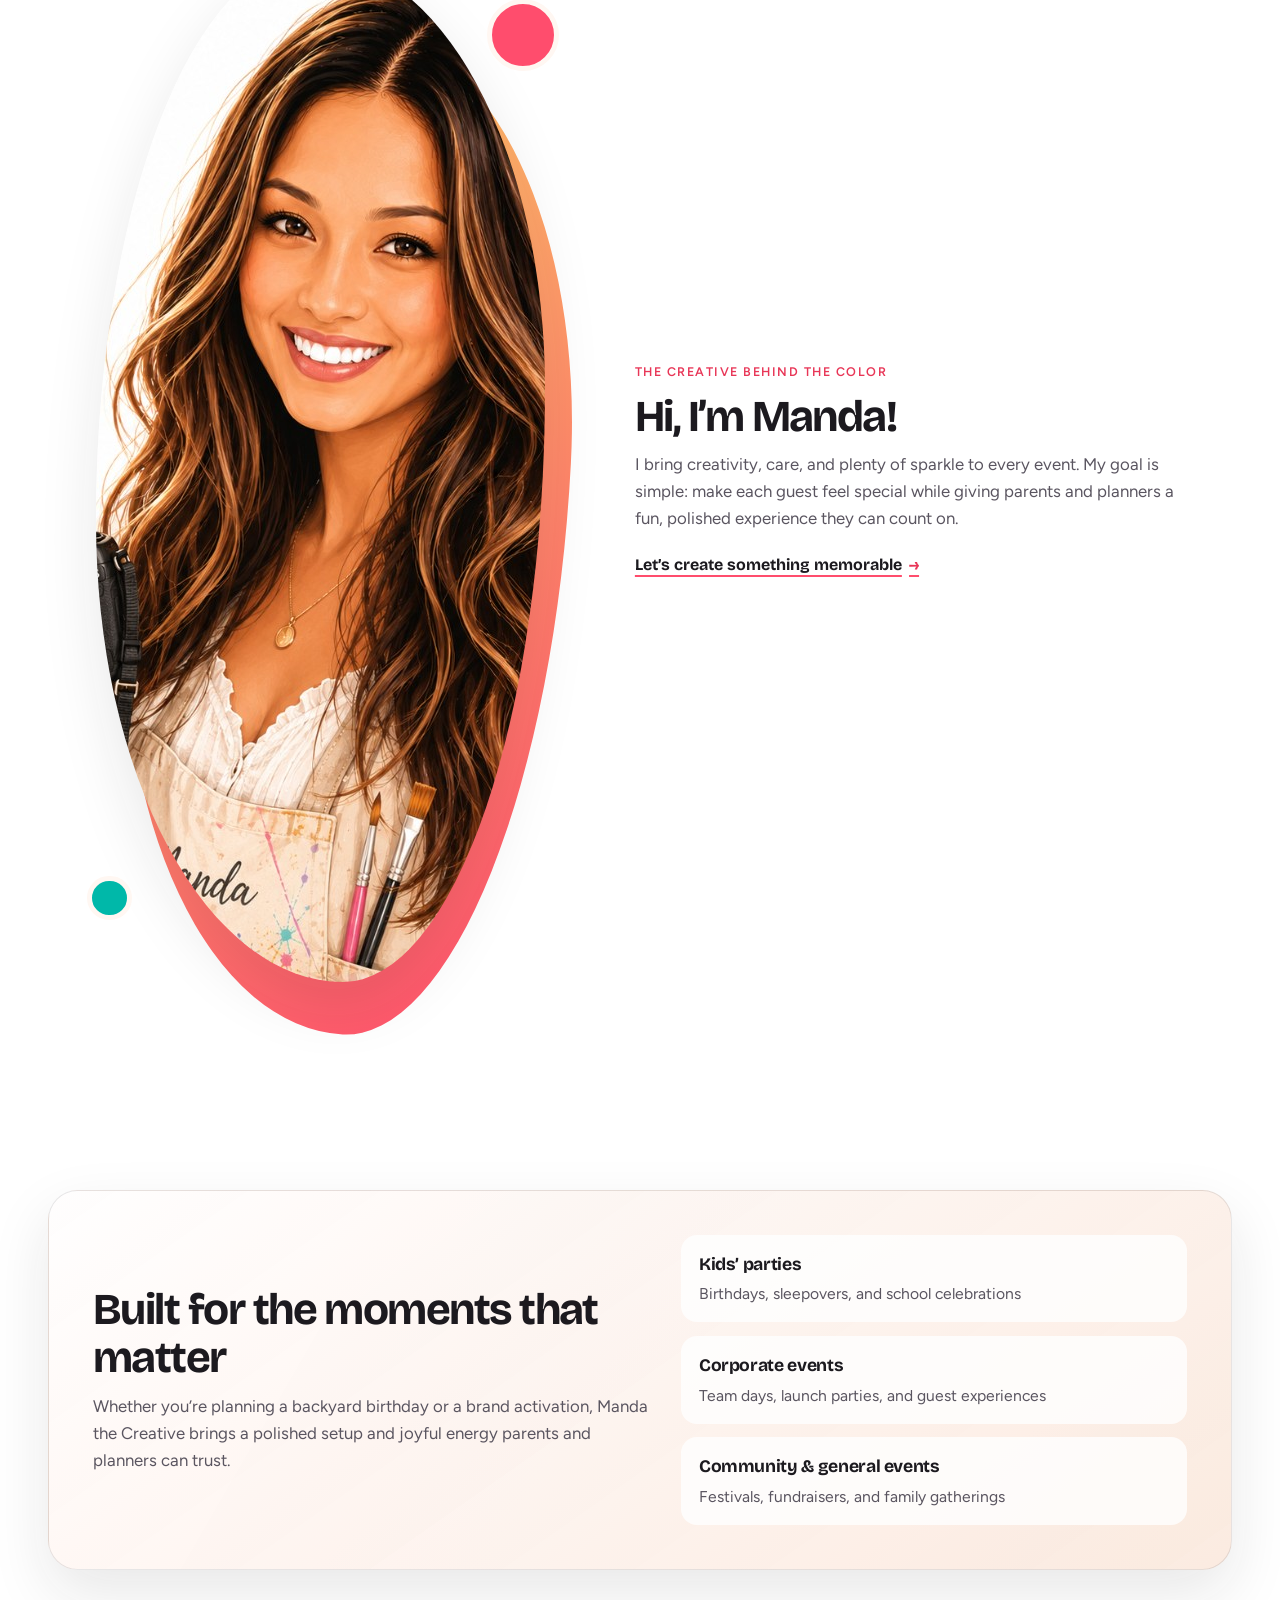
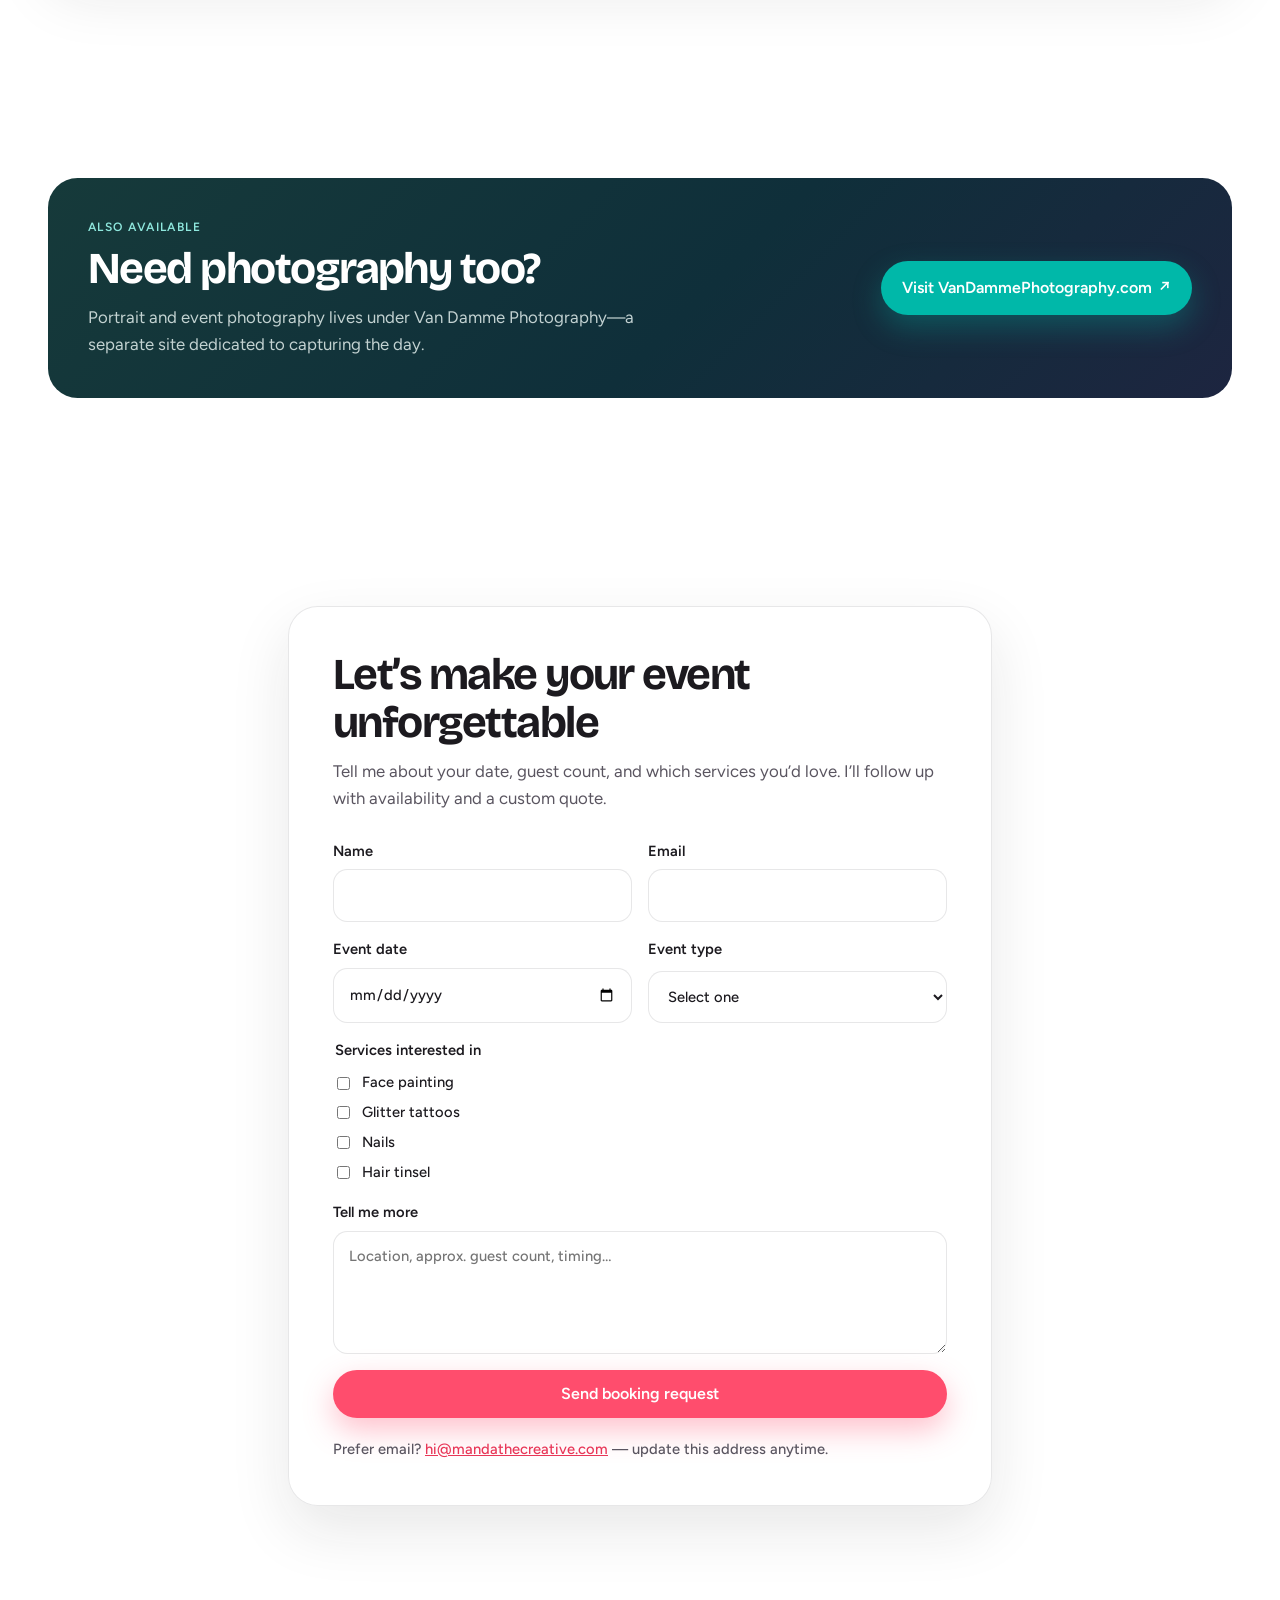
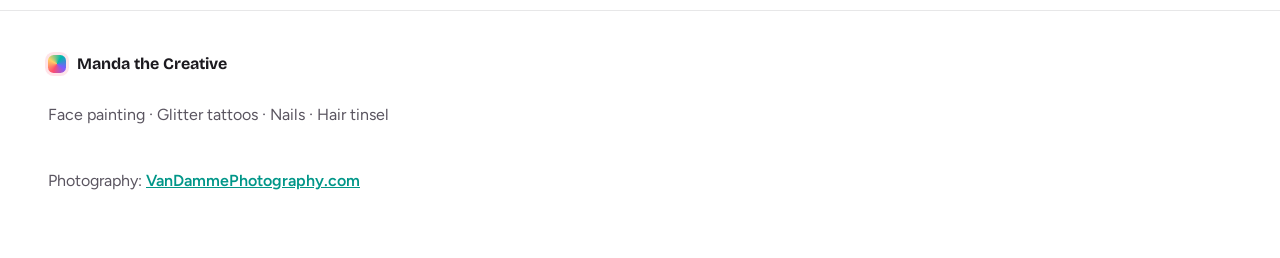
==== commit 70ed6530: "Add personal Manda introduction Co-authored-by: Cursor <cursoragent@cursor.com>" ====
--- a/index.html
+++ b/index.html
@@ -26,6 +26,7 @@
       </a>
       <nav class="nav" aria-label="Primary">
         <a href="#services">Services</a>
+        <a href="#about">Meet Manda</a>
         <a href="#events">Events</a>
         <a href="#photography">Photography</a>
         <a class="nav-cta" href="#book">Book now</a>
@@ -38,6 +39,7 @@
 
     <nav id="mobile-nav" class="mobile-nav" hidden>
       <a href="#services">Services</a>
+      <a href="#about">Meet Manda</a>
       <a href="#events">Events</a>
       <a href="#photography">Photography</a>
       <a href="#book">Book now</a>
@@ -106,6 +108,32 @@
             </p>
           </li>
         </ul>
+      </section>
+
+      <section id="about" class="section about">
+        <div class="about-panel">
+          <div class="about-portrait" data-animate="rise">
+            <img
+              src="images/manda-headshot.png"
+              alt="Manda smiling with her camera, paint brushes, and colorful hair tinsel"
+              width="1024"
+              height="1024"
+              loading="lazy"
+            />
+            <span class="portrait-accent portrait-accent-coral" aria-hidden="true"></span>
+            <span class="portrait-accent portrait-accent-teal" aria-hidden="true"></span>
+          </div>
+          <div class="about-copy" data-animate="rise" data-delay="2">
+            <p class="eyebrow">The creative behind the color</p>
+            <h2>Hi, I’m Manda!</h2>
+            <p>
+              I bring creativity, care, and plenty of sparkle to every event.
+              My goal is simple: make each guest feel special while giving
+              parents and planners a fun, polished experience they can count on.
+            </p>
+            <a class="text-link" href="#book">Let’s create something memorable <span aria-hidden="true">→</span></a>
+          </div>
+        </div>
       </section>
 
       <section id="events" class="section events">
--- a/styles.css
+++ b/styles.css
@@ -356,6 +356,7 @@
 }
 
 .section-intro h2,
+.about-copy h2,
 .events-copy h2,
 .photo-callout h2,
 .book-panel h2 {
@@ -367,6 +368,7 @@
 }
 
 .section-intro p,
+.about-copy p,
 .events-copy p,
 .photo-callout p,
 .book-panel > p {
@@ -438,6 +440,100 @@
   color: var(--ink-soft);
 }
 
+.about-panel {
+  display: grid;
+  gap: 2rem;
+  align-items: center;
+  max-width: 68rem;
+  margin: 0 auto;
+}
+
+.about-portrait {
+  position: relative;
+  width: min(100%, 30rem);
+  margin: 0 auto;
+  isolation: isolate;
+}
+
+.about-portrait::before {
+  content: "";
+  position: absolute;
+  inset: 7% -5% -5% 7%;
+  z-index: -2;
+  border-radius: 48% 52% 45% 55% / 55% 42% 58% 45%;
+  background: linear-gradient(145deg, var(--sun), var(--coral));
+  transform: rotate(3deg);
+}
+
+.about-portrait img {
+  width: 100%;
+  aspect-ratio: 1;
+  object-fit: cover;
+  border-radius: 48% 52% 45% 55% / 55% 42% 58% 45%;
+  box-shadow: var(--shadow);
+}
+
+.portrait-accent {
+  position: absolute;
+  z-index: 1;
+  border: 5px solid var(--bg);
+  border-radius: 50%;
+}
+
+.portrait-accent-coral {
+  width: 4.5rem;
+  height: 4.5rem;
+  top: 4%;
+  right: -3%;
+  background: var(--coral);
+}
+
+.portrait-accent-teal {
+  width: 2.8rem;
+  height: 2.8rem;
+  bottom: 6%;
+  left: -2%;
+  background: var(--teal);
+}
+
+.about-copy {
+  max-width: 34rem;
+}
+
+.about-copy .eyebrow {
+  margin: 0 0 0.65rem;
+  color: var(--coral-deep);
+  font-size: 0.78rem;
+  font-weight: 600;
+  letter-spacing: 0.12em;
+  text-transform: uppercase;
+}
+
+.about-copy p:not(.eyebrow) {
+  margin-bottom: 1.25rem;
+}
+
+.text-link {
+  display: inline-flex;
+  align-items: center;
+  gap: 0.45rem;
+  color: var(--ink);
+  font-family: var(--font-display);
+  font-weight: 700;
+  text-decoration-color: var(--coral);
+  text-decoration-thickness: 2px;
+  text-underline-offset: 0.3rem;
+}
+
+.text-link span {
+  color: var(--coral-deep);
+  transition: transform 0.2s ease;
+}
+
+.text-link:hover span {
+  transform: translateX(0.25rem);
+}
+
 .events-panel {
   display: grid;
   gap: 2rem;
@@ -635,6 +731,30 @@
 }
 
 @media (min-width: 720px) {
+  .service-grid {
+    grid-template-columns: repeat(2, minmax(0, 1fr));
+  }
+
+  .about-panel {
+    grid-template-columns: minmax(17rem, 0.9fr) minmax(20rem, 1.1fr);
+    gap: clamp(3rem, 7vw, 6rem);
+  }
+
+  .events-panel {
+    grid-template-columns: 1.1fr 1fr;
+    align-items: center;
+  }
+
+  .form-row {
+    grid-template-columns: 1fr 1fr;
+  }
+
+  .photo-callout {
+    grid-template-columns: 1.4fr auto;
+  }
+}
+
+@media (min-width: 900px) {
   .nav {
     display: flex;
   }
@@ -642,23 +762,6 @@
   .menu-toggle,
   .mobile-nav {
     display: none !important;
-  }
-
-  .service-grid {
-    grid-template-columns: repeat(2, minmax(0, 1fr));
-  }
-
-  .events-panel {
-    grid-template-columns: 1.1fr 1fr;
-    align-items: center;
-  }
-
-  .form-row {
-    grid-template-columns: 1fr 1fr;
-  }
-
-  .photo-callout {
-    grid-template-columns: 1.4fr auto;
   }
 }
 
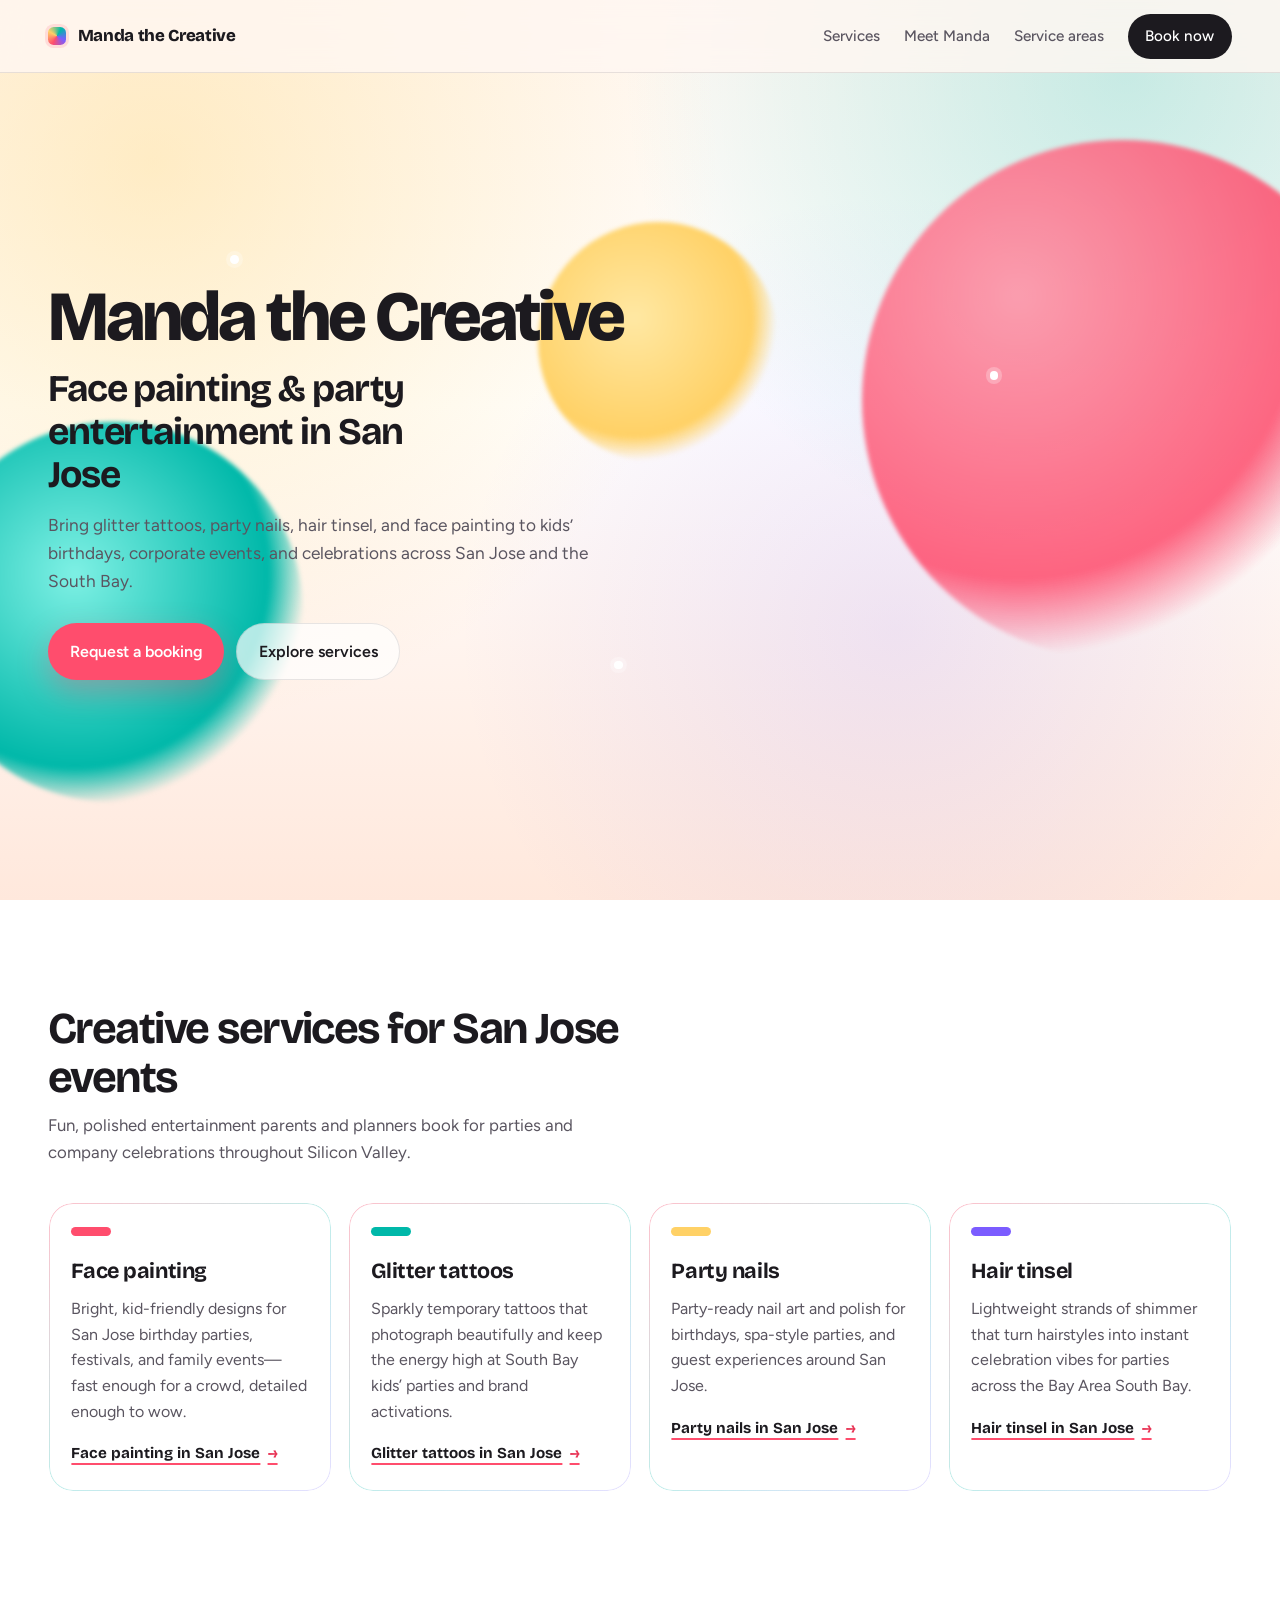
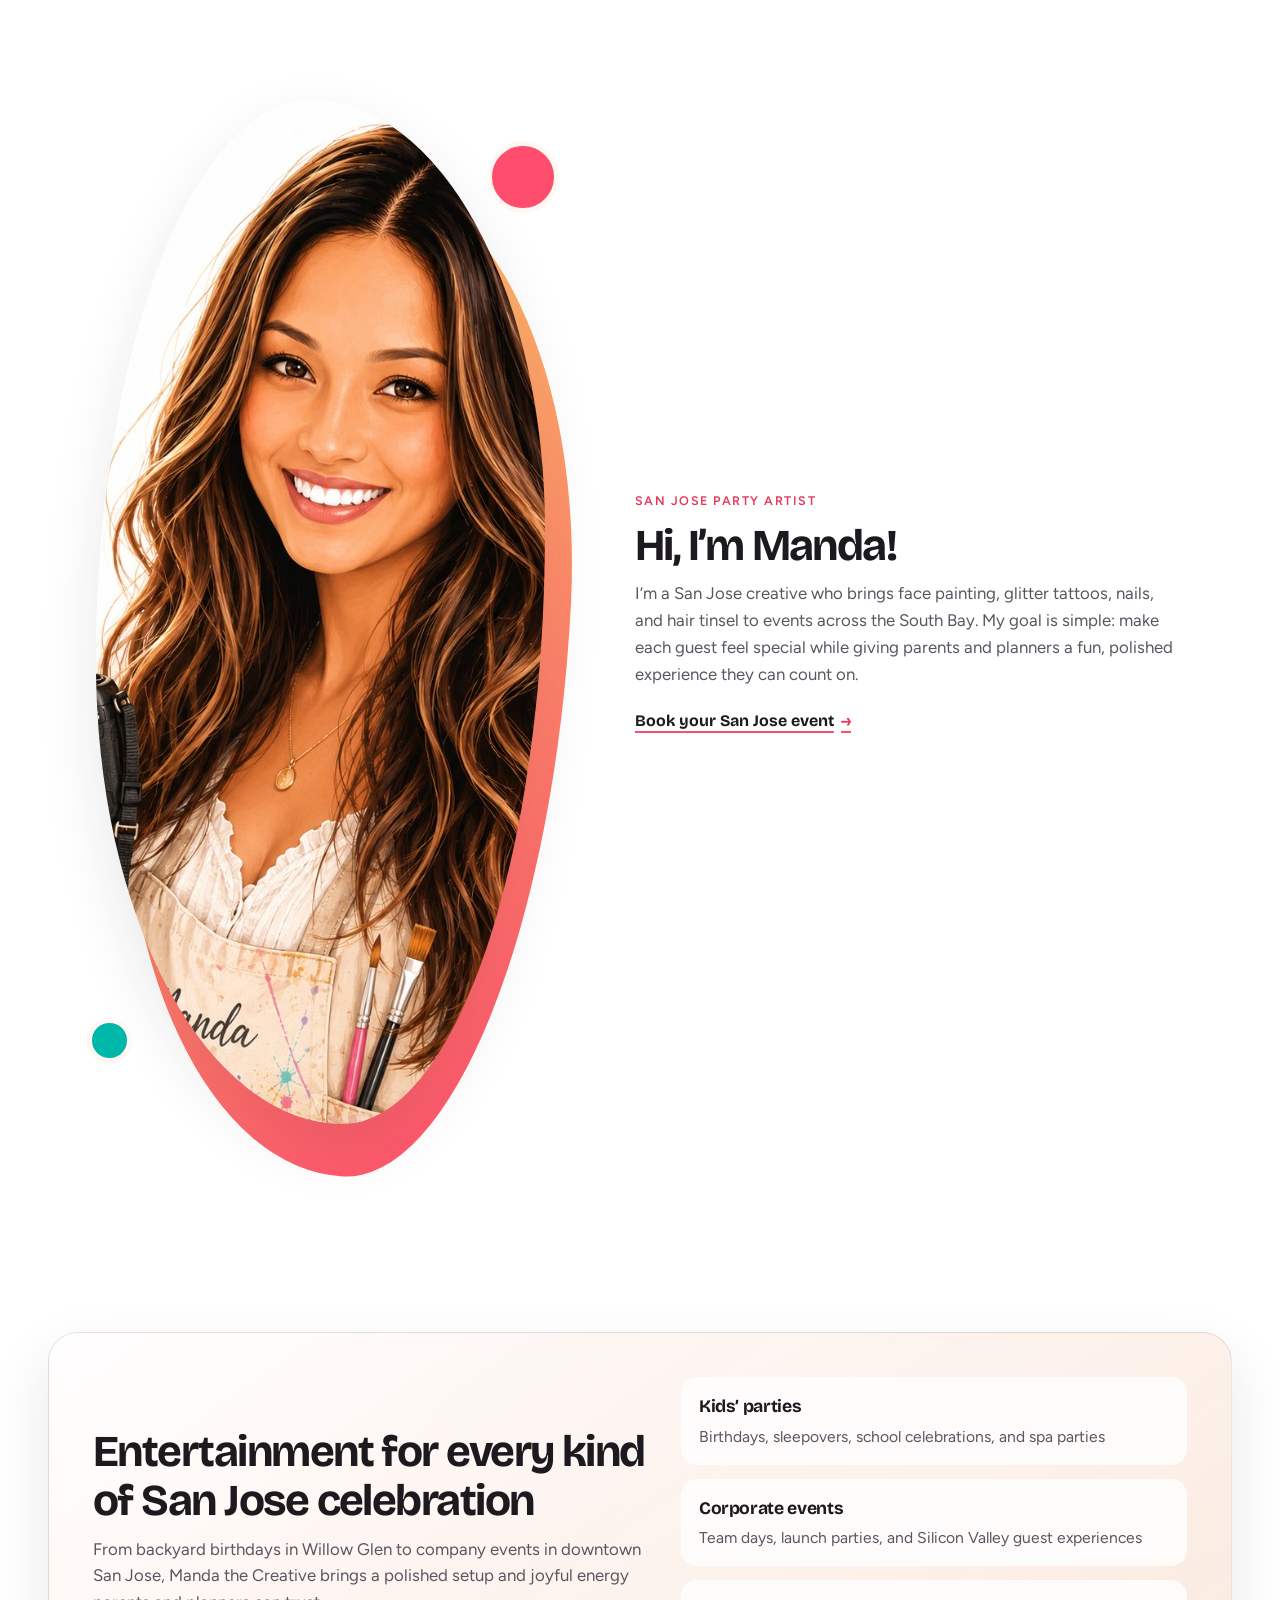
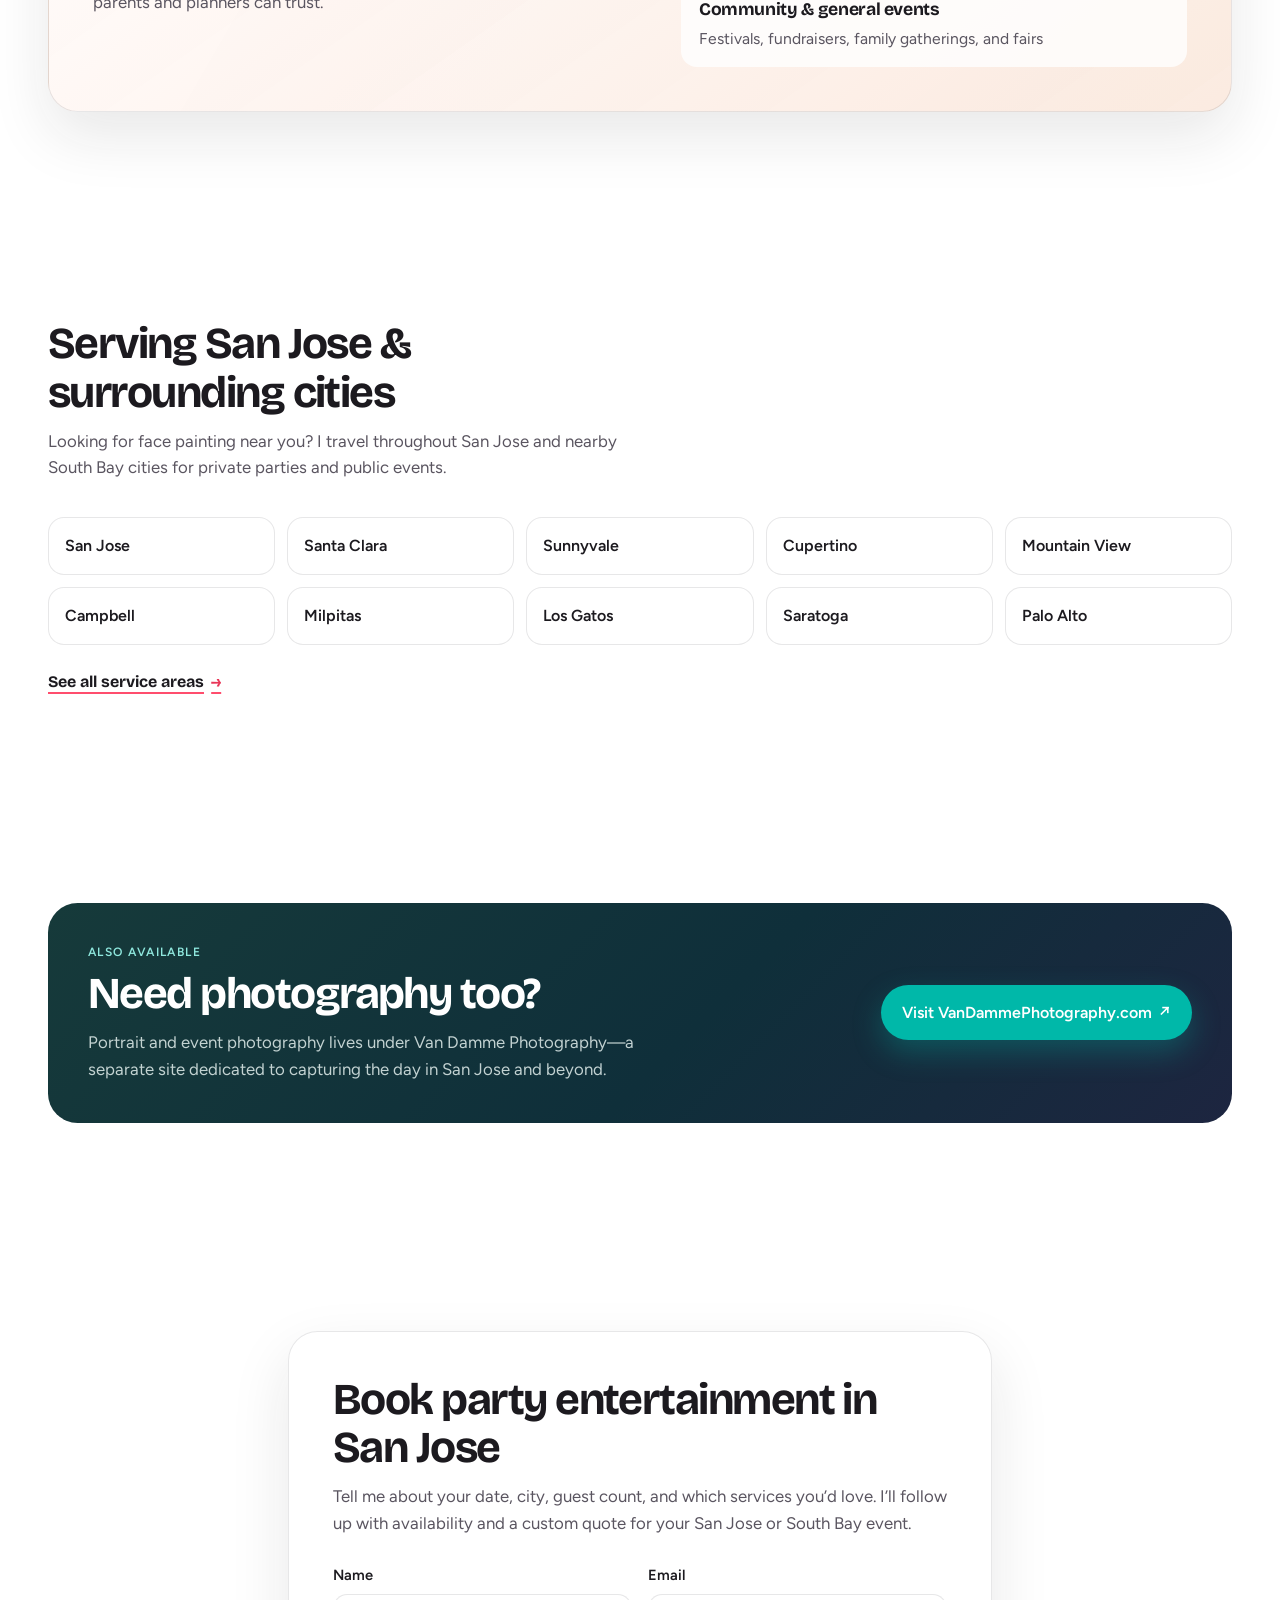
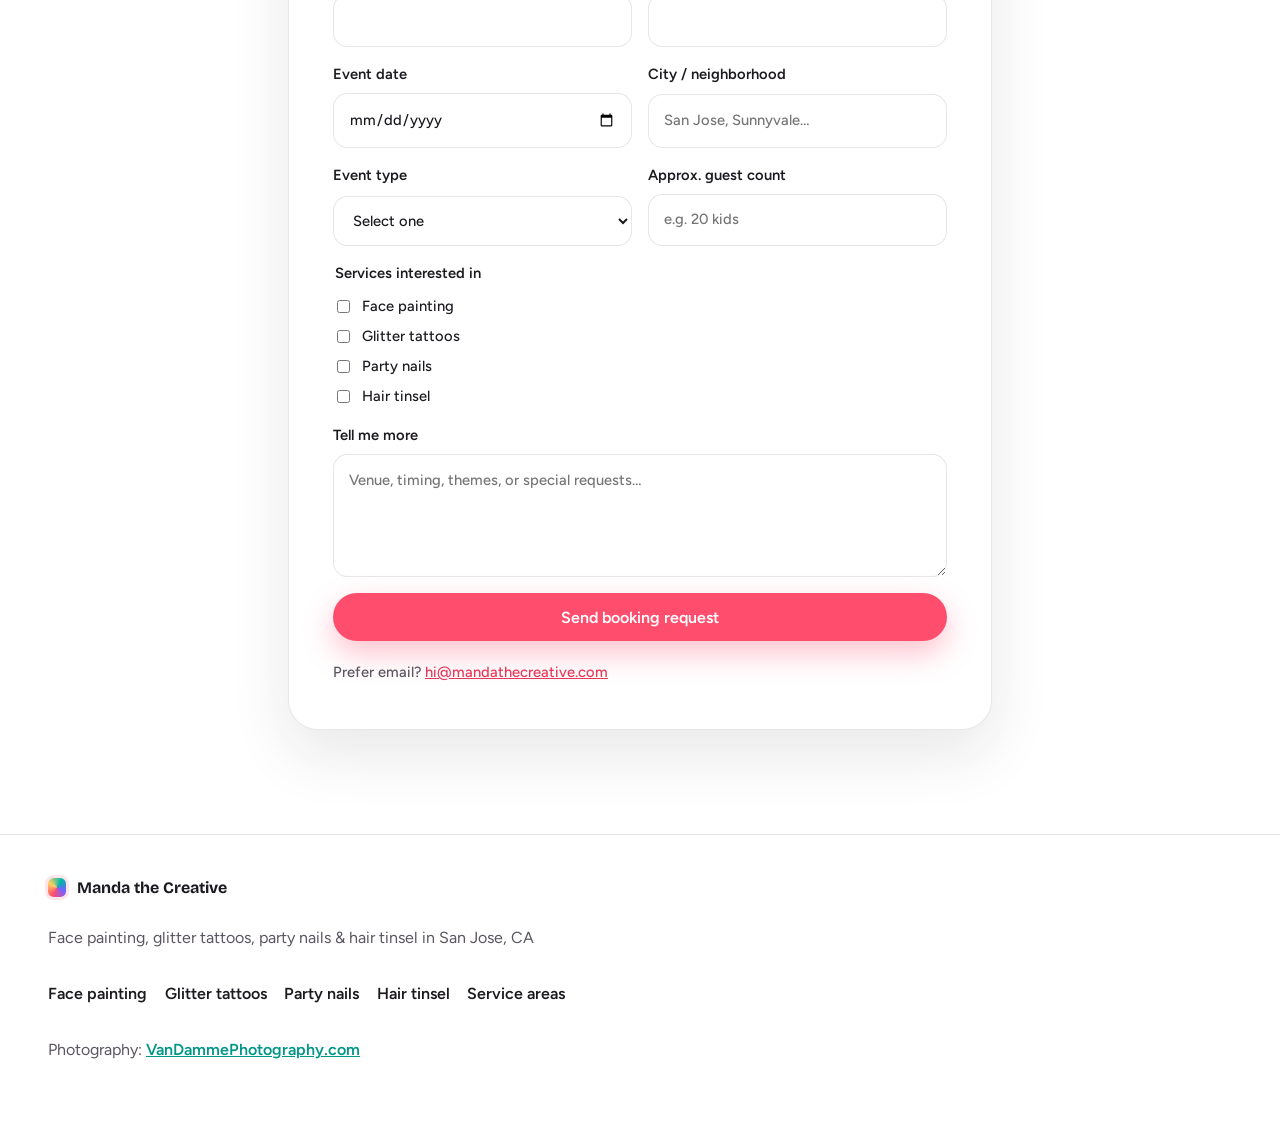
==== commit a8f9a413: "Add local SEO pages for San Jose and South Bay Rewrite homepage copy for San Jose search intent, add" ====
--- a/index.html
+++ b/index.html
@@ -3,11 +3,14 @@
   <head>
     <meta charset="UTF-8" />
     <meta name="viewport" content="width=device-width, initial-scale=1.0" />
-    <title>Manda the Creative | Face Painting, Glitter Tattoos & More</title>
+    <title>Face Painting &amp; Party Entertainment in San Jose | Manda the Creative</title>
     <meta
       name="description"
-      content="Manda the Creative brings face painting, glitter tattoos, nails, and hair tinsel to kids' parties, corporate events, and celebrations. Book colorful fun for your next event."
+      content="Book face painting, glitter tattoos, party nails, and hair tinsel in San Jose and the South Bay. Fun, polished entertainment for kids’ parties, corporate events, and celebrations."
     />
+    <link rel="canonical" href="https://mandathecreative.github.io/manda-the-creative/" />
+    <meta name="geo.region" content="US-CA" />
+    <meta name="geo.placename" content="San Jose" />
     <link rel="preconnect" href="https://fonts.googleapis.com" />
     <link rel="preconnect" href="https://fonts.gstatic.com" crossorigin />
     <link
@@ -15,20 +18,44 @@
       rel="stylesheet"
     />
     <link rel="stylesheet" href="styles.css" />
+    <script type="application/ld+json">
+      {
+        "@context": "https://schema.org",
+        "@type": "LocalBusiness",
+        "name": "Manda the Creative",
+        "description": "Face painting, glitter tattoos, party nails, and hair tinsel for kids’ parties, corporate events, and celebrations in San Jose and surrounding South Bay cities.",
+        "url": "https://mandathecreative.github.io/manda-the-creative/",
+        "email": "hi@mandathecreative.com",
+        "areaServed": [
+          "San Jose, CA",
+          "Santa Clara, CA",
+          "Sunnyvale, CA",
+          "Cupertino, CA",
+          "Mountain View, CA",
+          "Campbell, CA",
+          "Milpitas, CA",
+          "Los Gatos, CA",
+          "Saratoga, CA",
+          "Palo Alto, CA"
+        ],
+        "image": "https://mandathecreative.github.io/manda-the-creative/images/manda-headshot.png",
+        "priceRange": "$$",
+        "sameAs": ["https://VanDammePhotography.com"]
+      }
+    </script>
   </head>
   <body>
     <a class="skip-link" href="#main">Skip to content</a>
 
     <header class="site-header" data-animate="fade">
-      <a class="logo" href="#top" aria-label="Manda the Creative home">
+      <a class="logo" href="index.html" aria-label="Manda the Creative home">
         <span class="logo-mark" aria-hidden="true"></span>
         <span class="logo-text">Manda the Creative</span>
       </a>
       <nav class="nav" aria-label="Primary">
         <a href="#services">Services</a>
         <a href="#about">Meet Manda</a>
-        <a href="#events">Events</a>
-        <a href="#photography">Photography</a>
+        <a href="service-areas.html">Service areas</a>
         <a class="nav-cta" href="#book">Book now</a>
       </nav>
       <button class="menu-toggle" type="button" aria-expanded="false" aria-controls="mobile-nav">
@@ -40,8 +67,7 @@
     <nav id="mobile-nav" class="mobile-nav" hidden>
       <a href="#services">Services</a>
       <a href="#about">Meet Manda</a>
-      <a href="#events">Events</a>
-      <a href="#photography">Photography</a>
+      <a href="service-areas.html">Service areas</a>
       <a href="#book">Book now</a>
     </nav>
 
@@ -57,10 +83,11 @@
         </div>
         <div class="hero-content" data-animate="rise">
           <p class="brand-lockup">Manda the Creative</p>
-          <h1>Colorful moments your guests will remember</h1>
+          <h1>Face painting &amp; party entertainment in San Jose</h1>
           <p class="hero-lede">
-            Face painting, glitter tattoos, nails, and hair tinsel for kids’
-            parties, corporate celebrations, and every event in between.
+            Bring glitter tattoos, party nails, hair tinsel, and face painting to
+            kids’ birthdays, corporate events, and celebrations across San Jose
+            and the South Bay.
           </p>
           <div class="hero-actions">
             <a class="btn btn-primary" href="#book">Request a booking</a>
@@ -71,41 +98,49 @@
 
       <section id="services" class="section services">
         <div class="section-intro" data-animate="rise">
-          <h2>Creative services</h2>
-          <p>Fun, polished, and ready for any celebration.</p>
+          <h2>Creative services for San Jose events</h2>
+          <p>
+            Fun, polished entertainment parents and planners book for parties and
+            company celebrations throughout Silicon Valley.
+          </p>
         </div>
         <ul class="service-grid">
           <li class="service" data-animate="rise" data-delay="1">
             <span class="service-swatch swatch-coral" aria-hidden="true"></span>
-            <h3>Face painting</h3>
-            <p>
-              Bright designs for birthdays, festivals, and family events—quick
-              enough for a crowd, detailed enough to wow.
-            </p>
+            <h3><a href="face-painting-san-jose.html">Face painting</a></h3>
+            <p>
+              Bright, kid-friendly designs for San Jose birthday parties,
+              festivals, and family events—fast enough for a crowd, detailed
+              enough to wow.
+            </p>
+            <a class="text-link" href="face-painting-san-jose.html">Face painting in San Jose <span aria-hidden="true">→</span></a>
           </li>
           <li class="service" data-animate="rise" data-delay="2">
             <span class="service-swatch swatch-teal" aria-hidden="true"></span>
-            <h3>Glitter tattoos</h3>
-            <p>
-              Sparkly temporary tattoos that photograph beautifully and keep
-              the energy high all day.
-            </p>
+            <h3><a href="glitter-tattoos-san-jose.html">Glitter tattoos</a></h3>
+            <p>
+              Sparkly temporary tattoos that photograph beautifully and keep the
+              energy high at South Bay kids’ parties and brand activations.
+            </p>
+            <a class="text-link" href="glitter-tattoos-san-jose.html">Glitter tattoos in San Jose <span aria-hidden="true">→</span></a>
           </li>
           <li class="service" data-animate="rise" data-delay="3">
             <span class="service-swatch swatch-sun" aria-hidden="true"></span>
-            <h3>Nails</h3>
-            <p>
-              Party-ready nail art and polish for kids and guests who want a
-              little extra shine.
-            </p>
+            <h3><a href="party-nails-san-jose.html">Party nails</a></h3>
+            <p>
+              Party-ready nail art and polish for birthdays, spa-style parties,
+              and guest experiences around San Jose.
+            </p>
+            <a class="text-link" href="party-nails-san-jose.html">Party nails in San Jose <span aria-hidden="true">→</span></a>
           </li>
           <li class="service" data-animate="rise" data-delay="4">
             <span class="service-swatch swatch-berry" aria-hidden="true"></span>
-            <h3>Hair tinsel</h3>
+            <h3><a href="hair-tinsel-san-jose.html">Hair tinsel</a></h3>
             <p>
               Lightweight strands of shimmer that turn hairstyles into instant
-              celebration vibes.
-            </p>
+              celebration vibes for parties across the Bay Area South Bay.
+            </p>
+            <a class="text-link" href="hair-tinsel-san-jose.html">Hair tinsel in San Jose <span aria-hidden="true">→</span></a>
           </li>
         </ul>
       </section>
@@ -115,7 +150,7 @@
           <div class="about-portrait" data-animate="rise">
             <img
               src="images/manda-headshot.png"
-              alt="Manda smiling with her camera, paint brushes, and colorful hair tinsel"
+              alt="Manda of Manda the Creative smiling with her camera, paint brushes, and colorful hair tinsel"
               width="1024"
               height="1024"
               loading="lazy"
@@ -124,14 +159,15 @@
             <span class="portrait-accent portrait-accent-teal" aria-hidden="true"></span>
           </div>
           <div class="about-copy" data-animate="rise" data-delay="2">
-            <p class="eyebrow">The creative behind the color</p>
+            <p class="eyebrow">San Jose party artist</p>
             <h2>Hi, I’m Manda!</h2>
             <p>
-              I bring creativity, care, and plenty of sparkle to every event.
-              My goal is simple: make each guest feel special while giving
-              parents and planners a fun, polished experience they can count on.
-            </p>
-            <a class="text-link" href="#book">Let’s create something memorable <span aria-hidden="true">→</span></a>
+              I’m a San Jose creative who brings face painting, glitter tattoos,
+              nails, and hair tinsel to events across the South Bay. My goal is
+              simple: make each guest feel special while giving parents and
+              planners a fun, polished experience they can count on.
+            </p>
+            <a class="text-link" href="#book">Book your San Jose event <span aria-hidden="true">→</span></a>
           </div>
         </div>
       </section>
@@ -139,28 +175,53 @@
       <section id="events" class="section events">
         <div class="events-panel" data-animate="rise">
           <div class="events-copy">
-            <h2>Built for the moments that matter</h2>
-            <p>
-              Whether you’re planning a backyard birthday or a brand activation,
-              Manda the Creative brings a polished setup and joyful energy
-              parents and planners can trust.
+            <h2>Entertainment for every kind of San Jose celebration</h2>
+            <p>
+              From backyard birthdays in Willow Glen to company events in downtown
+              San Jose, Manda the Creative brings a polished setup and joyful
+              energy parents and planners can trust.
             </p>
           </div>
           <ul class="event-list">
             <li>
               <strong>Kids’ parties</strong>
-              <span>Birthdays, sleepovers, and school celebrations</span>
+              <span>Birthdays, sleepovers, school celebrations, and spa parties</span>
             </li>
             <li>
               <strong>Corporate events</strong>
-              <span>Team days, launch parties, and guest experiences</span>
+              <span>Team days, launch parties, and Silicon Valley guest experiences</span>
             </li>
             <li>
               <strong>Community &amp; general events</strong>
-              <span>Festivals, fundraisers, and family gatherings</span>
+              <span>Festivals, fundraisers, family gatherings, and fairs</span>
             </li>
           </ul>
         </div>
+      </section>
+
+      <section id="areas" class="section areas">
+        <div class="section-intro" data-animate="rise">
+          <h2>Serving San Jose &amp; surrounding cities</h2>
+          <p>
+            Looking for face painting near you? I travel throughout San Jose and
+            nearby South Bay cities for private parties and public events.
+          </p>
+        </div>
+        <ul class="city-grid" data-animate="rise">
+          <li><a href="service-areas.html#san-jose">San Jose</a></li>
+          <li><a href="service-areas.html#santa-clara">Santa Clara</a></li>
+          <li><a href="service-areas.html#sunnyvale">Sunnyvale</a></li>
+          <li><a href="service-areas.html#cupertino">Cupertino</a></li>
+          <li><a href="service-areas.html#mountain-view">Mountain View</a></li>
+          <li><a href="service-areas.html#campbell">Campbell</a></li>
+          <li><a href="service-areas.html#milpitas">Milpitas</a></li>
+          <li><a href="service-areas.html#los-gatos">Los Gatos</a></li>
+          <li><a href="service-areas.html#saratoga">Saratoga</a></li>
+          <li><a href="service-areas.html#palo-alto">Palo Alto</a></li>
+        </ul>
+        <p class="areas-cta" data-animate="rise">
+          <a class="text-link" href="service-areas.html">See all service areas <span aria-hidden="true">→</span></a>
+        </p>
       </section>
 
       <section id="photography" class="section photography">
@@ -170,7 +231,7 @@
             <h2>Need photography too?</h2>
             <p>
               Portrait and event photography lives under Van Damme Photography—a
-              separate site dedicated to capturing the day.
+              separate site dedicated to capturing the day in San Jose and beyond.
             </p>
           </div>
           <a
@@ -187,10 +248,11 @@
 
       <section id="book" class="section book">
         <div class="book-panel" data-animate="rise">
-          <h2>Let’s make your event unforgettable</h2>
+          <h2>Book party entertainment in San Jose</h2>
           <p>
-            Tell me about your date, guest count, and which services you’d love.
-            I’ll follow up with availability and a custom quote.
+            Tell me about your date, city, guest count, and which services you’d
+            love. I’ll follow up with availability and a custom quote for your
+            San Jose or South Bay event.
           </p>
           <form class="booking-form" name="booking" action="#" method="post">
             <div class="form-row">
@@ -208,6 +270,12 @@
                 Event date
                 <input type="date" name="event-date" />
               </label>
+              <label>
+                City / neighborhood
+                <input type="text" name="city" placeholder="San Jose, Sunnyvale…" />
+              </label>
+            </div>
+            <div class="form-row">
               <label>
                 Event type
                 <select name="event-type">
@@ -218,23 +286,26 @@
                   <option>Other</option>
                 </select>
               </label>
+              <label>
+                Approx. guest count
+                <input type="text" name="guest-count" placeholder="e.g. 20 kids" />
+              </label>
             </div>
             <fieldset class="service-checks">
               <legend>Services interested in</legend>
               <label><input type="checkbox" name="services" value="Face painting" /> Face painting</label>
               <label><input type="checkbox" name="services" value="Glitter tattoos" /> Glitter tattoos</label>
-              <label><input type="checkbox" name="services" value="Nails" /> Nails</label>
+              <label><input type="checkbox" name="services" value="Party nails" /> Party nails</label>
               <label><input type="checkbox" name="services" value="Hair tinsel" /> Hair tinsel</label>
             </fieldset>
             <label>
               Tell me more
-              <textarea name="details" rows="4" placeholder="Location, approx. guest count, timing…"></textarea>
+              <textarea name="details" rows="4" placeholder="Venue, timing, themes, or special requests…"></textarea>
             </label>
             <button class="btn btn-primary" type="submit">Send booking request</button>
             <p class="form-note">
               Prefer email?
               <a href="mailto:hi@mandathecreative.com">hi@mandathecreative.com</a>
-              — update this address anytime.
             </p>
           </form>
         </div>
@@ -246,7 +317,14 @@
         <span class="logo-mark" aria-hidden="true"></span>
         <strong>Manda the Creative</strong>
       </div>
-      <p>Face painting · Glitter tattoos · Nails · Hair tinsel</p>
+      <p>Face painting, glitter tattoos, party nails &amp; hair tinsel in San Jose, CA</p>
+      <nav class="footer-nav" aria-label="Footer">
+        <a href="face-painting-san-jose.html">Face painting</a>
+        <a href="glitter-tattoos-san-jose.html">Glitter tattoos</a>
+        <a href="party-nails-san-jose.html">Party nails</a>
+        <a href="hair-tinsel-san-jose.html">Hair tinsel</a>
+        <a href="service-areas.html">Service areas</a>
+      </nav>
       <p class="footer-photo">
         Photography:
         <a href="https://VanDammePhotography.com" target="_blank" rel="noopener noreferrer"
--- a/styles.css
+++ b/styles.css
@@ -435,9 +435,22 @@
   letter-spacing: -0.02em;
 }
 
+.service h3 a {
+  color: inherit;
+  text-decoration: none;
+}
+
+.service h3 a:hover {
+  color: var(--coral-deep);
+}
+
 .service p {
-  margin: 0;
-  color: var(--ink-soft);
+  margin: 0 0 1rem;
+  color: var(--ink-soft);
+}
+
+.service .text-link {
+  font-size: 0.95rem;
 }
 
 .about-panel {
@@ -683,6 +696,219 @@
   color: var(--coral-deep);
 }
 
+.city-grid {
+  list-style: none;
+  margin: 0;
+  padding: 0;
+  display: grid;
+  grid-template-columns: repeat(2, minmax(0, 1fr));
+  gap: 0.75rem;
+}
+
+.city-grid a {
+  display: block;
+  padding: 0.95rem 1rem;
+  border-radius: 1rem;
+  background: rgba(255, 255, 255, 0.8);
+  border: 1px solid var(--line);
+  text-decoration: none;
+  font-weight: 600;
+  transition: transform 0.2s ease, box-shadow 0.2s ease;
+}
+
+.city-grid a:hover {
+  transform: translateY(-2px);
+  box-shadow: var(--shadow);
+}
+
+.areas-cta {
+  margin: 1.5rem 0 0;
+}
+
+.page-hero {
+  padding: clamp(2.5rem, 7vw, 4.5rem) clamp(1.25rem, 4vw, 3rem) clamp(2rem, 5vw, 3rem);
+  max-width: 48rem;
+}
+
+.breadcrumb {
+  display: flex;
+  flex-wrap: wrap;
+  gap: 0.45rem;
+  align-items: center;
+  margin-bottom: 1.1rem;
+  color: var(--ink-soft);
+  font-size: 0.92rem;
+}
+
+.breadcrumb a {
+  color: var(--coral-deep);
+  text-decoration: none;
+  font-weight: 600;
+}
+
+.page-hero .eyebrow {
+  margin: 0 0 0.65rem;
+  color: var(--coral-deep);
+  font-size: 0.78rem;
+  font-weight: 600;
+  letter-spacing: 0.12em;
+  text-transform: uppercase;
+}
+
+.page-hero h1 {
+  margin: 0 0 1rem;
+  font-family: var(--font-display);
+  font-size: clamp(2rem, 5vw, 3.1rem);
+  line-height: 1.08;
+  letter-spacing: -0.035em;
+}
+
+.page-lede {
+  margin: 0 0 1.5rem;
+  color: var(--ink-soft);
+  font-size: 1.08rem;
+  max-width: 40rem;
+}
+
+.content-section {
+  padding-top: 1rem;
+}
+
+.content-grid {
+  display: grid;
+  gap: 1.5rem;
+  align-items: start;
+}
+
+.prose {
+  max-width: 42rem;
+}
+
+.prose.wide {
+  max-width: 48rem;
+  margin-bottom: 1.5rem;
+}
+
+.prose h2 {
+  margin: 0 0 0.75rem;
+  font-family: var(--font-display);
+  font-size: clamp(1.45rem, 3vw, 1.9rem);
+  letter-spacing: -0.03em;
+}
+
+.prose h2 + p,
+.prose p + h2,
+.prose ul + h2 {
+  margin-top: 1.75rem;
+}
+
+.prose p {
+  margin: 0 0 1rem;
+  color: var(--ink-soft);
+}
+
+.prose a {
+  color: var(--coral-deep);
+  font-weight: 600;
+}
+
+.prose ul {
+  margin: 0 0 1rem;
+  padding-left: 1.2rem;
+  color: var(--ink-soft);
+}
+
+.prose li + li {
+  margin-top: 0.4rem;
+}
+
+.side-card {
+  padding: 1.4rem 1.3rem;
+  border-radius: var(--radius);
+  background: rgba(255, 255, 255, 0.88);
+  border: 1px solid var(--line);
+  box-shadow: var(--shadow);
+}
+
+.side-card h2 {
+  margin: 0 0 0.55rem;
+  font-family: var(--font-display);
+  font-size: 1.25rem;
+}
+
+.side-card p {
+  margin: 0 0 0.85rem;
+  color: var(--ink-soft);
+}
+
+.city-list {
+  list-style: none;
+  margin: 0 0 1rem;
+  padding: 0;
+  display: grid;
+  gap: 0.35rem;
+  color: var(--ink);
+  font-weight: 600;
+}
+
+.areas-list {
+  display: grid;
+  gap: 1rem;
+}
+
+.area-card {
+  padding: 1.35rem 1.3rem;
+  border-radius: var(--radius);
+  background: rgba(255, 255, 255, 0.82);
+  border: 1px solid var(--line);
+}
+
+.area-card h2 {
+  margin: 0 0 0.55rem;
+  font-family: var(--font-display);
+  font-size: 1.35rem;
+  letter-spacing: -0.02em;
+}
+
+.area-card p {
+  margin: 0 0 0.75rem;
+  color: var(--ink-soft);
+}
+
+.area-card p:last-child {
+  margin-bottom: 0;
+}
+
+.area-card a {
+  color: var(--coral-deep);
+  font-weight: 600;
+}
+
+.related-panel {
+  padding: clamp(1.5rem, 4vw, 2.25rem);
+  border-radius: calc(var(--radius) + 0.25rem);
+  background: linear-gradient(145deg, rgba(255, 255, 255, 0.92), rgba(255, 232, 220, 0.8));
+  border: 1px solid var(--line);
+}
+
+.related-panel h2 {
+  margin: 0 0 1rem;
+  font-family: var(--font-display);
+  font-size: clamp(1.4rem, 3vw, 1.8rem);
+}
+
+.related-links {
+  display: grid;
+  gap: 0.75rem;
+}
+
+.related-links a {
+  color: var(--ink);
+  font-weight: 600;
+  text-decoration-color: var(--coral);
+  text-underline-offset: 0.25rem;
+}
+
 .site-footer {
   padding: 2.5rem clamp(1.25rem, 4vw, 3rem) 3rem;
   border-top: 1px solid var(--line);
@@ -699,6 +925,23 @@
   font-family: var(--font-display);
 }
 
+.footer-nav {
+  display: flex;
+  flex-wrap: wrap;
+  gap: 0.75rem 1.1rem;
+  margin: 0.35rem 0;
+}
+
+.footer-nav a {
+  color: var(--ink);
+  font-weight: 600;
+  text-decoration: none;
+}
+
+.footer-nav a:hover {
+  color: var(--coral-deep);
+}
+
 .footer-photo a {
   color: var(--teal-deep);
   font-weight: 600;
@@ -751,6 +994,23 @@
 
   .photo-callout {
     grid-template-columns: 1.4fr auto;
+  }
+
+  .city-grid {
+    grid-template-columns: repeat(5, minmax(0, 1fr));
+  }
+
+  .content-grid {
+    grid-template-columns: minmax(0, 1.5fr) minmax(14rem, 0.75fr);
+    gap: clamp(1.5rem, 4vw, 3rem);
+  }
+
+  .areas-list {
+    grid-template-columns: repeat(2, minmax(0, 1fr));
+  }
+
+  .related-links {
+    grid-template-columns: repeat(2, minmax(0, 1fr));
   }
 }
 
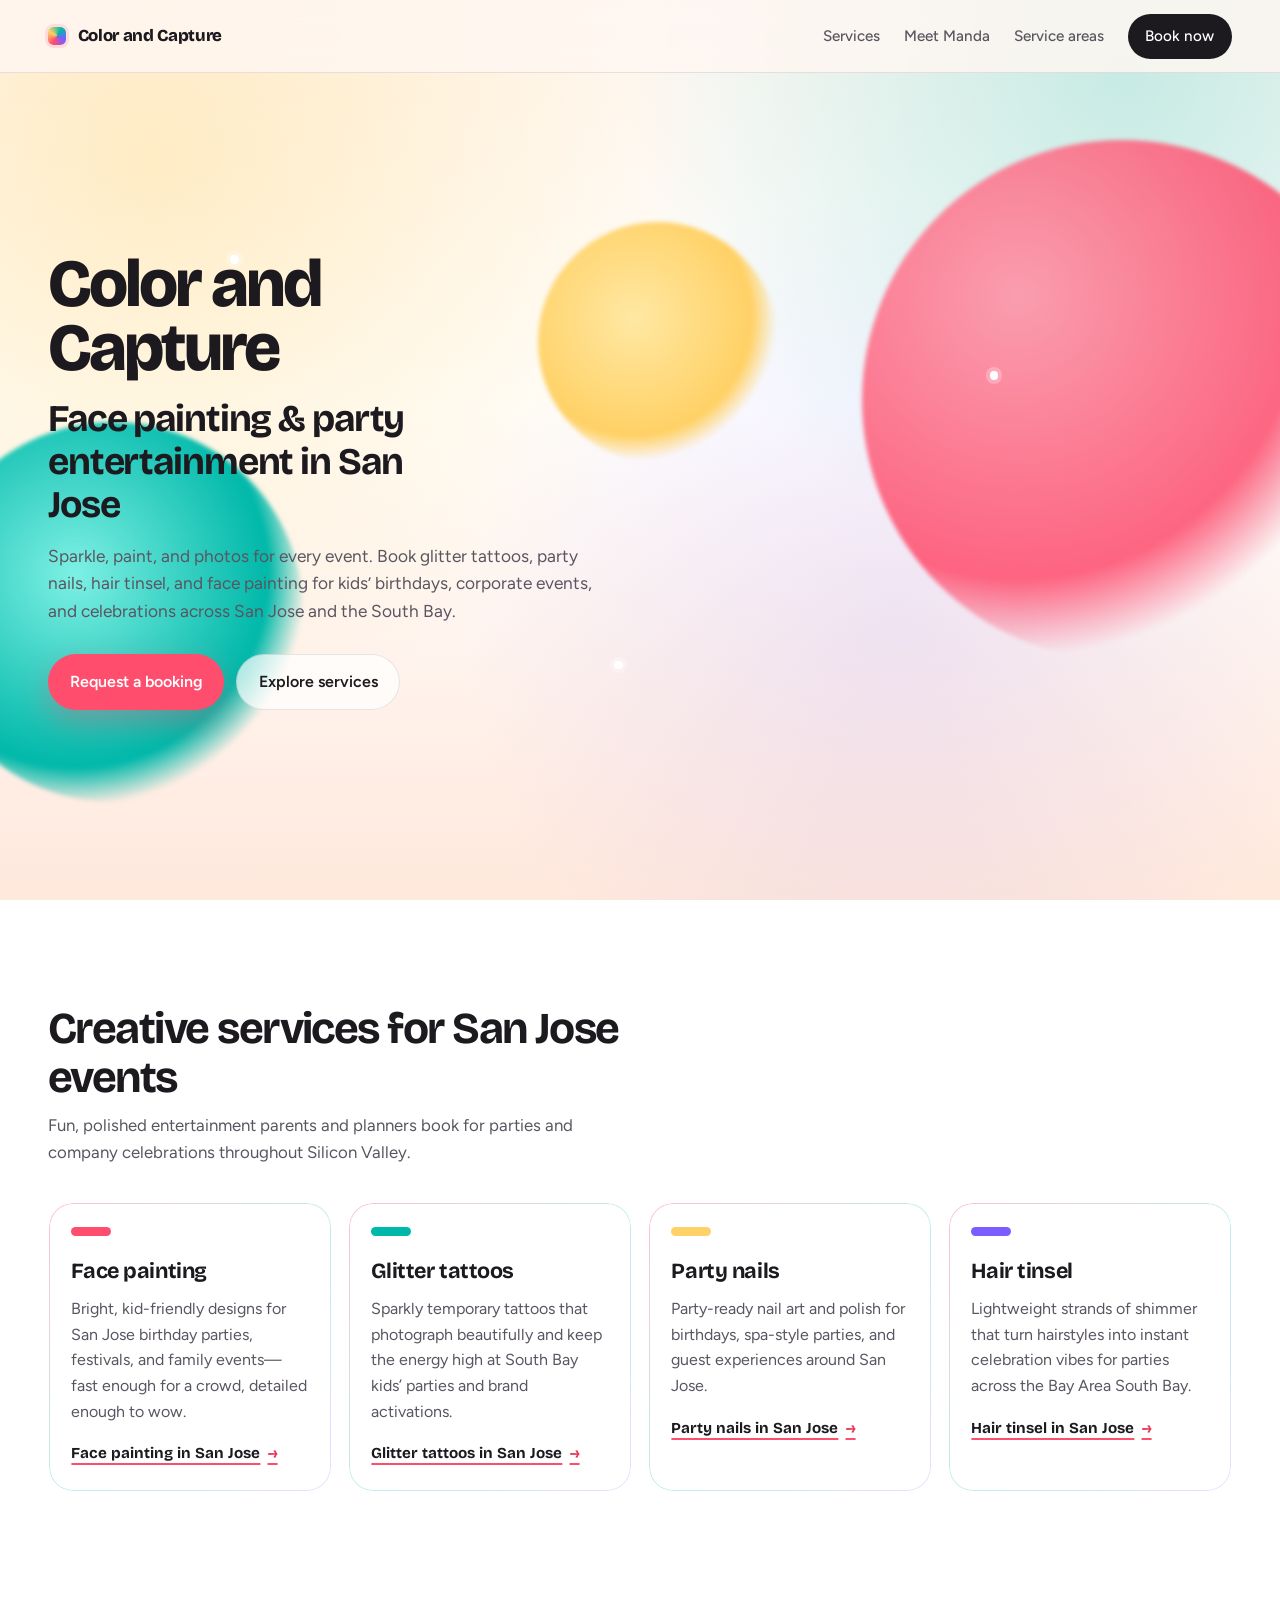
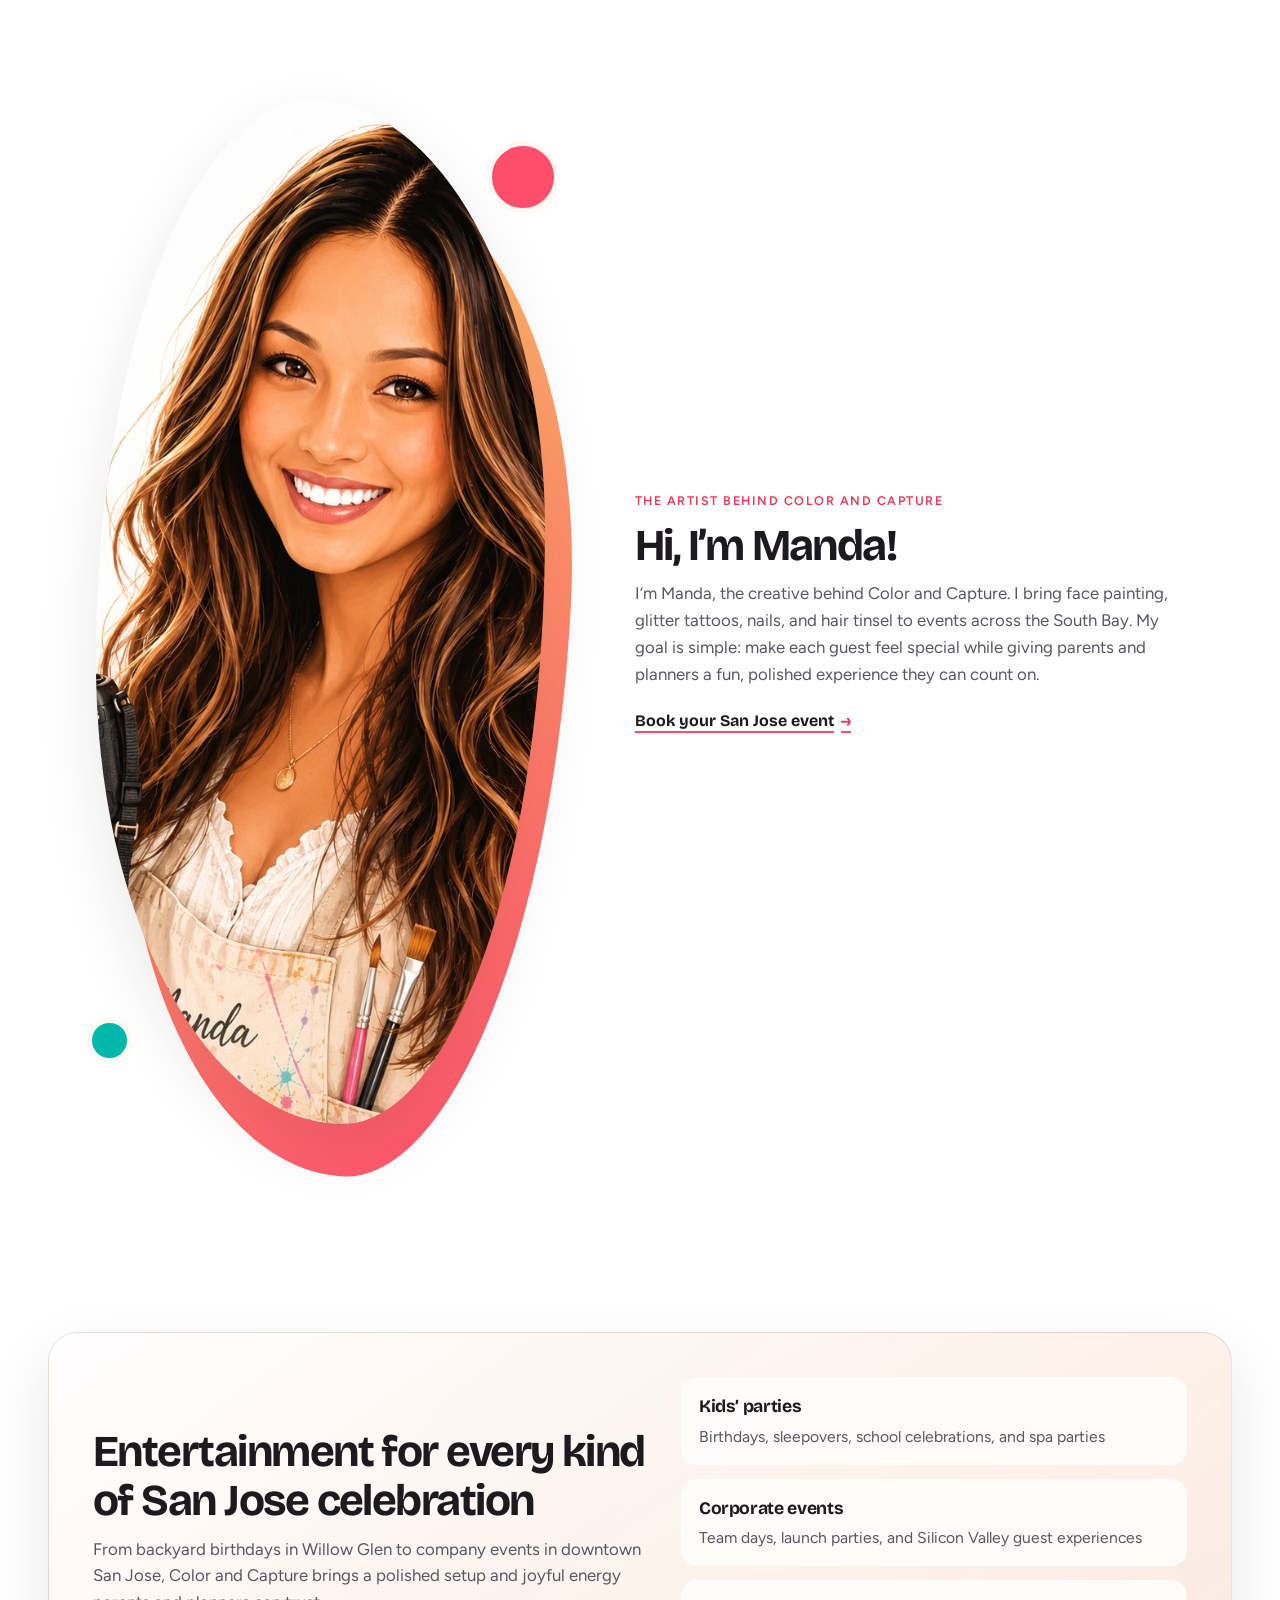
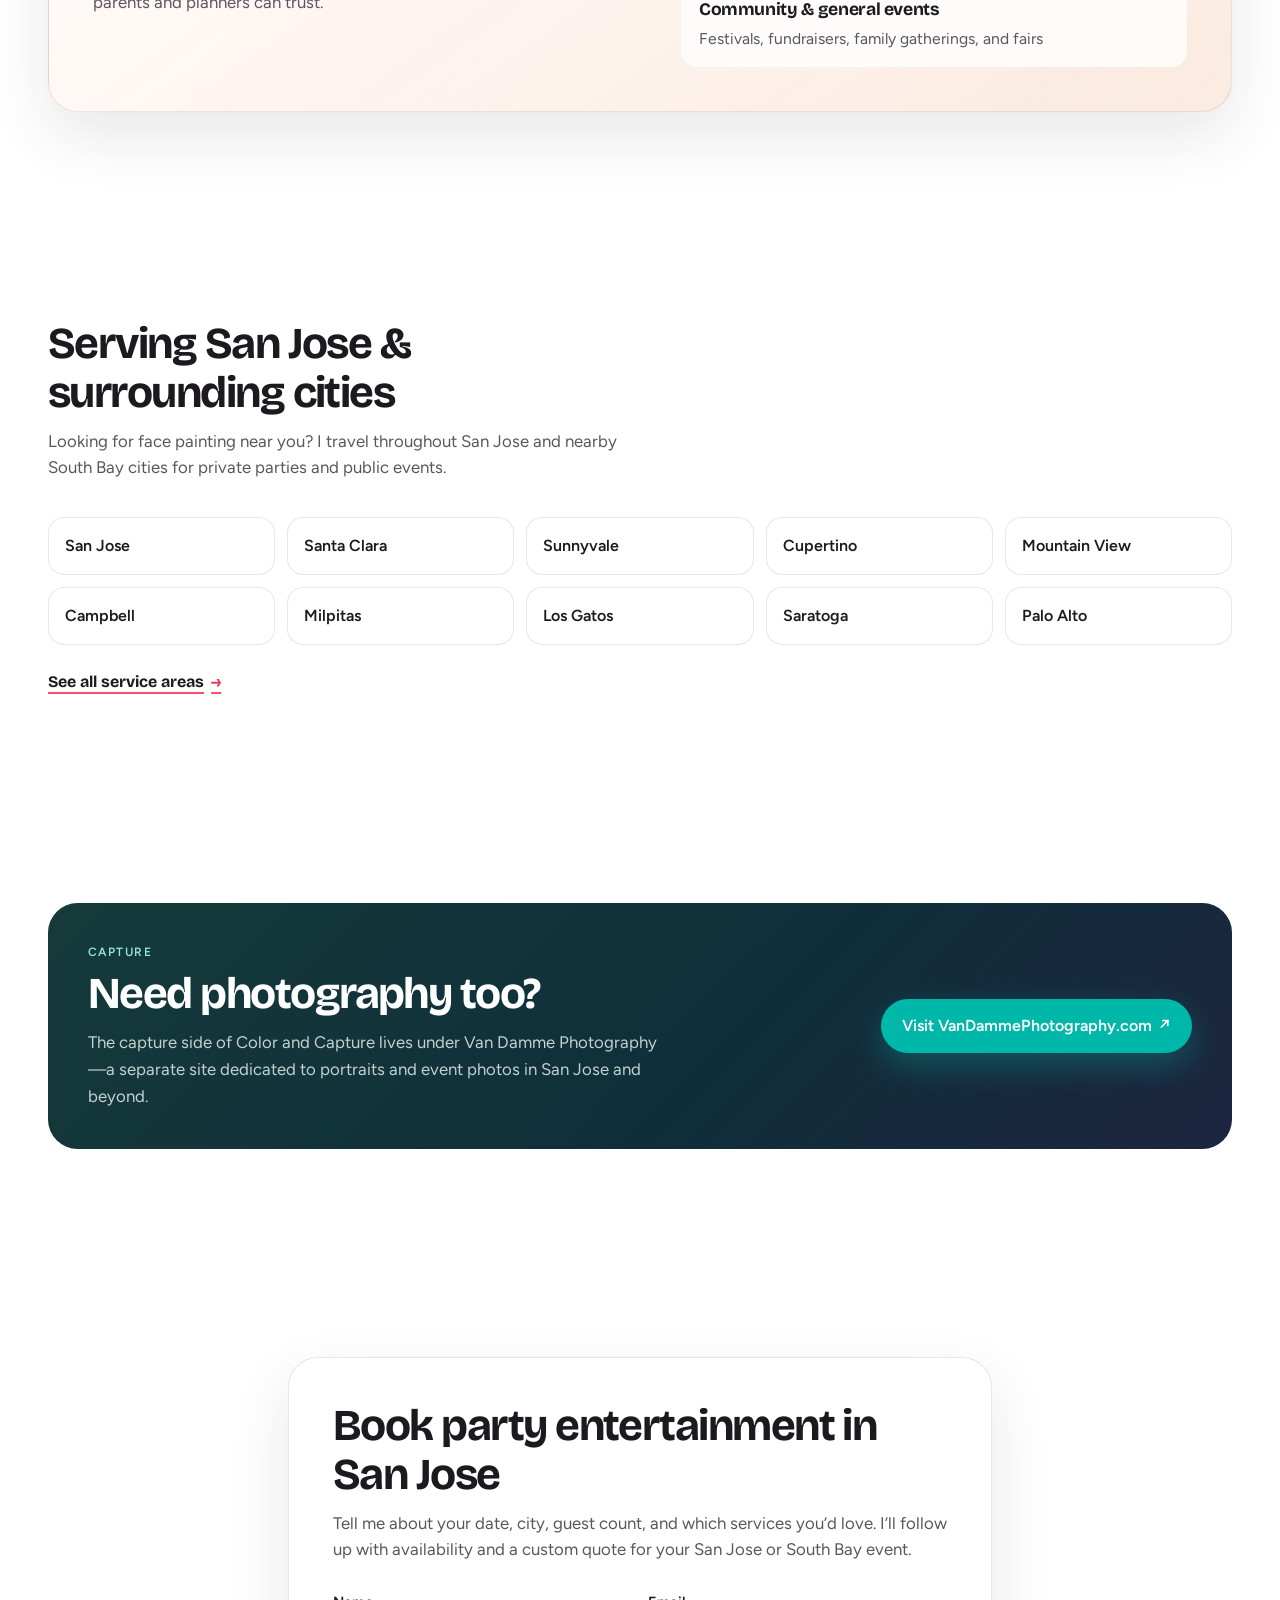
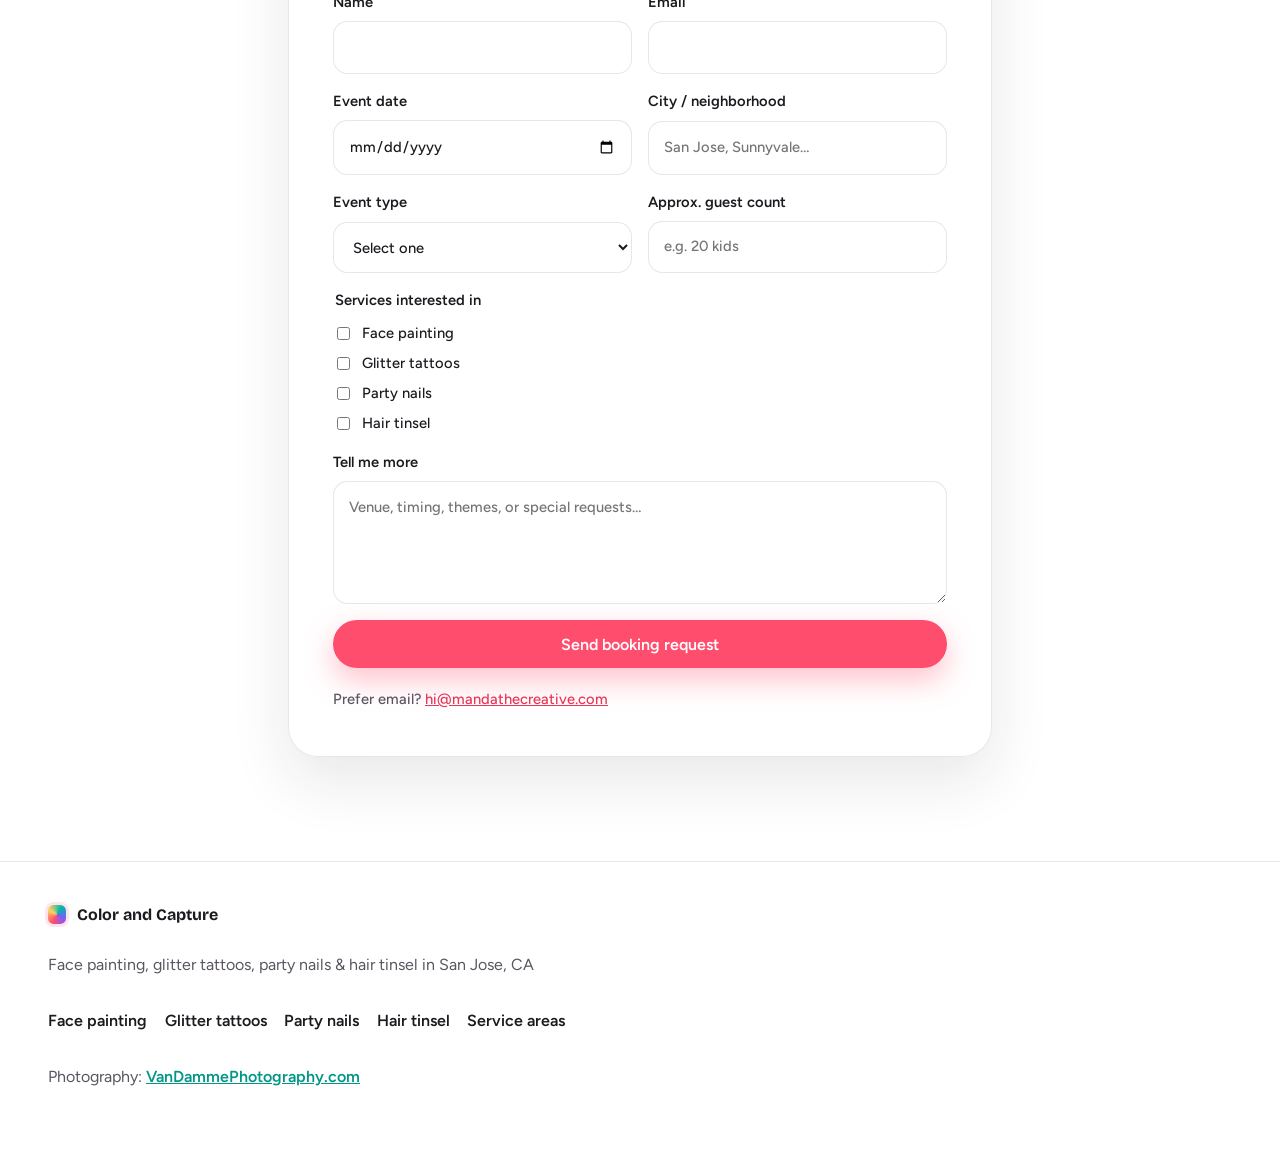
==== commit 07bc7fd1: "Rebrand the site to Color and Capture Keep Manda on the about section and leave photography on Van D" ====
--- a/index.html
+++ b/index.html
@@ -3,10 +3,10 @@
   <head>
     <meta charset="UTF-8" />
     <meta name="viewport" content="width=device-width, initial-scale=1.0" />
-    <title>Face Painting &amp; Party Entertainment in San Jose | Manda the Creative</title>
+    <title>Face Painting &amp; Party Entertainment in San Jose | Color and Capture</title>
     <meta
       name="description"
-      content="Book face painting, glitter tattoos, party nails, and hair tinsel in San Jose and the South Bay. Fun, polished entertainment for kids’ parties, corporate events, and celebrations."
+      content="Color and Capture — face painting, glitter tattoos, party nails, and hair tinsel in San Jose and the South Bay. Fun, polished entertainment for kids’ parties, corporate events, and celebrations."
     />
     <link rel="canonical" href="https://mandathecreative.github.io/manda-the-creative/" />
     <meta name="geo.region" content="US-CA" />
@@ -22,8 +22,9 @@
       {
         "@context": "https://schema.org",
         "@type": "LocalBusiness",
-        "name": "Manda the Creative",
-        "description": "Face painting, glitter tattoos, party nails, and hair tinsel for kids’ parties, corporate events, and celebrations in San Jose and surrounding South Bay cities.",
+        "name": "Color and Capture",
+        "alternateName": "Manda the Creative",
+        "description": "Color and Capture offers face painting, glitter tattoos, party nails, and hair tinsel for kids’ parties, corporate events, and celebrations in San Jose and surrounding South Bay cities. Photography is available through Van Damme Photography.",
         "url": "https://mandathecreative.github.io/manda-the-creative/",
         "email": "hi@mandathecreative.com",
         "areaServed": [
@@ -48,9 +49,9 @@
     <a class="skip-link" href="#main">Skip to content</a>
 
     <header class="site-header" data-animate="fade">
-      <a class="logo" href="index.html" aria-label="Manda the Creative home">
+      <a class="logo" href="index.html" aria-label="Color and Capture home">
         <span class="logo-mark" aria-hidden="true"></span>
-        <span class="logo-text">Manda the Creative</span>
+        <span class="logo-text">Color and Capture</span>
       </a>
       <nav class="nav" aria-label="Primary">
         <a href="#services">Services</a>
@@ -82,12 +83,12 @@
           <div class="sparkle sparkle-3"></div>
         </div>
         <div class="hero-content" data-animate="rise">
-          <p class="brand-lockup">Manda the Creative</p>
+          <p class="brand-lockup">Color and Capture</p>
           <h1>Face painting &amp; party entertainment in San Jose</h1>
           <p class="hero-lede">
-            Bring glitter tattoos, party nails, hair tinsel, and face painting to
-            kids’ birthdays, corporate events, and celebrations across San Jose
-            and the South Bay.
+            Sparkle, paint, and photos for every event. Book glitter tattoos,
+            party nails, hair tinsel, and face painting for kids’ birthdays,
+            corporate events, and celebrations across San Jose and the South Bay.
           </p>
           <div class="hero-actions">
             <a class="btn btn-primary" href="#book">Request a booking</a>
@@ -150,7 +151,7 @@
           <div class="about-portrait" data-animate="rise">
             <img
               src="images/manda-headshot.png"
-              alt="Manda of Manda the Creative smiling with her camera, paint brushes, and colorful hair tinsel"
+              alt="Manda of Color and Capture smiling with her camera, paint brushes, and colorful hair tinsel"
               width="1024"
               height="1024"
               loading="lazy"
@@ -159,13 +160,14 @@
             <span class="portrait-accent portrait-accent-teal" aria-hidden="true"></span>
           </div>
           <div class="about-copy" data-animate="rise" data-delay="2">
-            <p class="eyebrow">San Jose party artist</p>
+            <p class="eyebrow">The artist behind Color and Capture</p>
             <h2>Hi, I’m Manda!</h2>
             <p>
-              I’m a San Jose creative who brings face painting, glitter tattoos,
-              nails, and hair tinsel to events across the South Bay. My goal is
-              simple: make each guest feel special while giving parents and
-              planners a fun, polished experience they can count on.
+              I’m Manda, the creative behind Color and Capture. I bring face
+              painting, glitter tattoos, nails, and hair tinsel to events across
+              the South Bay. My goal is simple: make each guest feel special
+              while giving parents and planners a fun, polished experience they
+              can count on.
             </p>
             <a class="text-link" href="#book">Book your San Jose event <span aria-hidden="true">→</span></a>
           </div>
@@ -178,7 +180,7 @@
             <h2>Entertainment for every kind of San Jose celebration</h2>
             <p>
               From backyard birthdays in Willow Glen to company events in downtown
-              San Jose, Manda the Creative brings a polished setup and joyful
+              San Jose, Color and Capture brings a polished setup and joyful
               energy parents and planners can trust.
             </p>
           </div>
@@ -227,11 +229,12 @@
       <section id="photography" class="section photography">
         <div class="photo-callout" data-animate="rise">
           <div>
-            <p class="eyebrow">Also available</p>
+            <p class="eyebrow">Capture</p>
             <h2>Need photography too?</h2>
             <p>
-              Portrait and event photography lives under Van Damme Photography—a
-              separate site dedicated to capturing the day in San Jose and beyond.
+              The capture side of Color and Capture lives under Van Damme
+              Photography—a separate site dedicated to portraits and event photos
+              in San Jose and beyond.
             </p>
           </div>
           <a
@@ -315,7 +318,7 @@
     <footer class="site-footer">
       <div class="footer-brand">
         <span class="logo-mark" aria-hidden="true"></span>
-        <strong>Manda the Creative</strong>
+        <strong>Color and Capture</strong>
       </div>
       <p>Face painting, glitter tattoos, party nails &amp; hair tinsel in San Jose, CA</p>
       <nav class="footer-nav" aria-label="Footer">
--- a/styles.css
+++ b/styles.css
@@ -270,10 +270,11 @@
   margin: 0 0 1rem;
   font-family: var(--font-display);
   font-weight: 800;
-  font-size: clamp(2.4rem, 8vw, 4.4rem);
+  font-size: clamp(2.2rem, 7.5vw, 4.2rem);
   line-height: 0.95;
   letter-spacing: -0.045em;
   color: var(--ink);
+  max-width: 12ch;
 }
 
 .hero h1 {
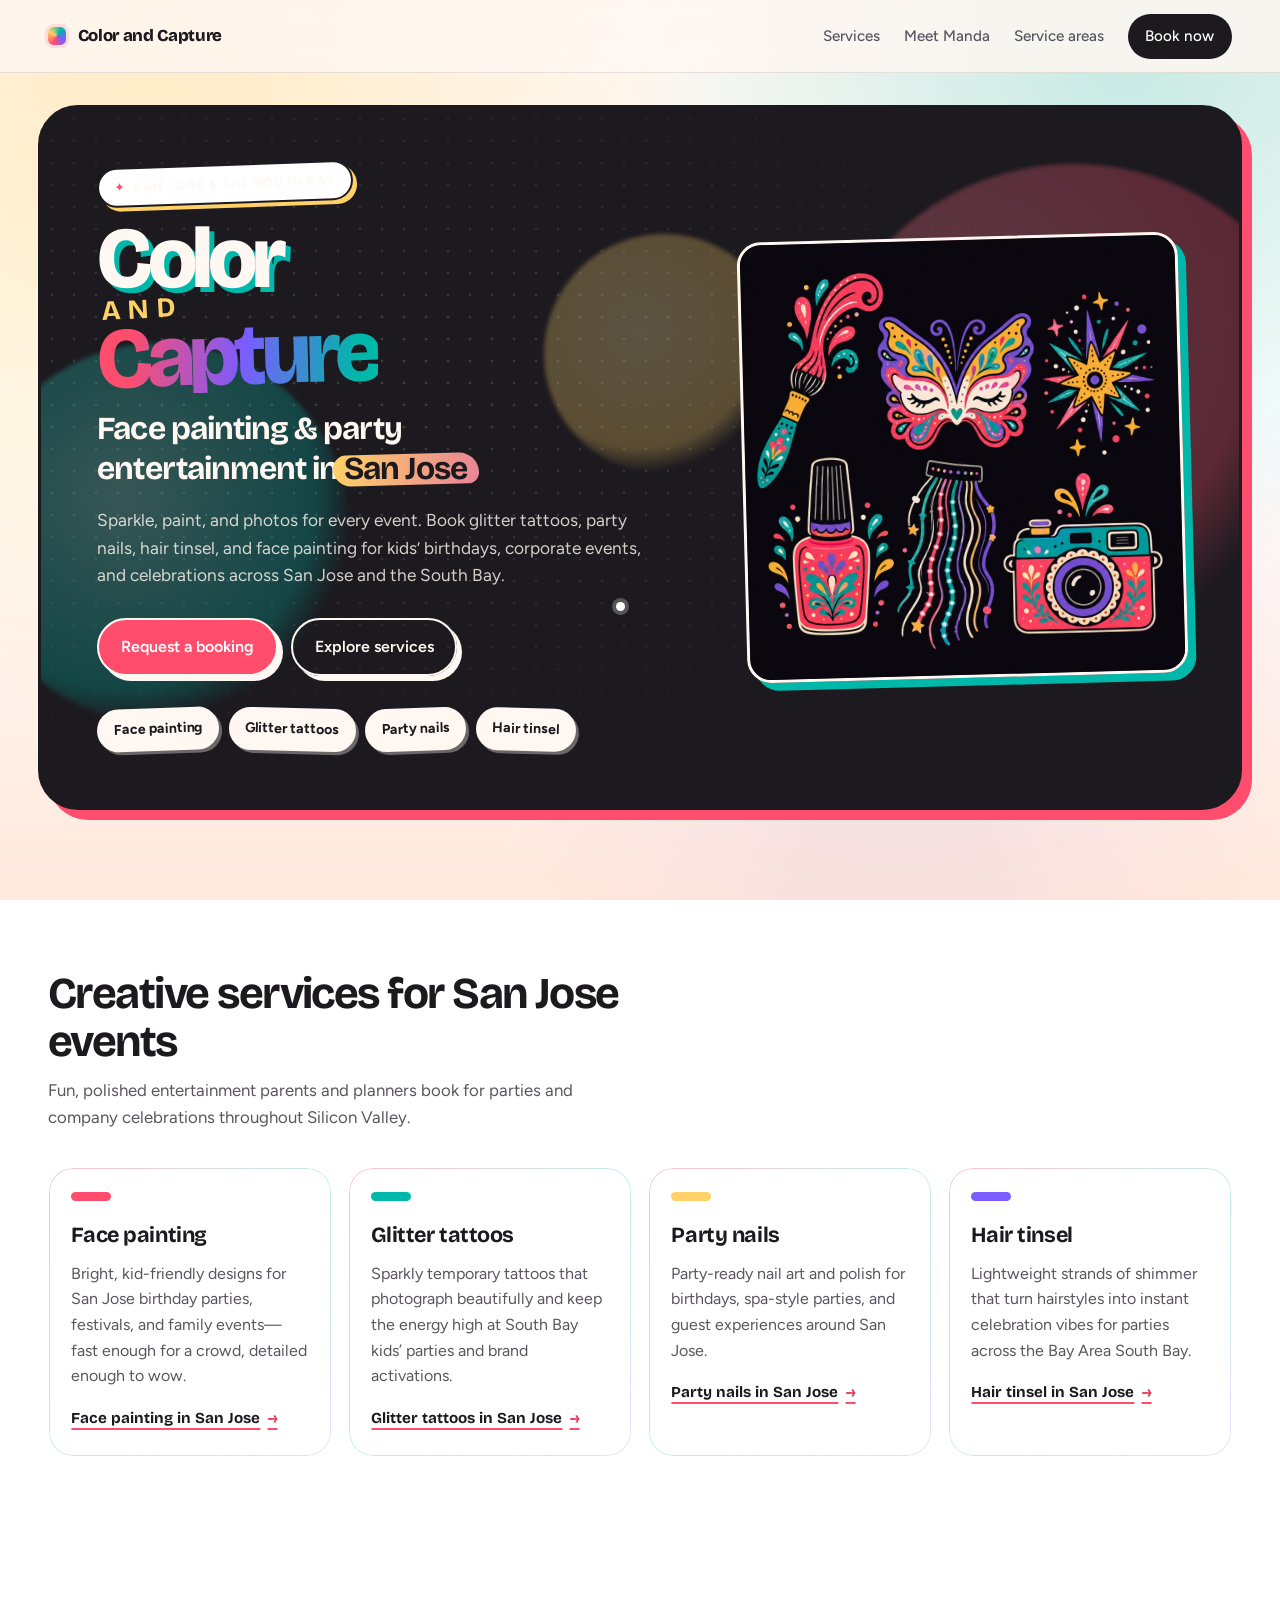
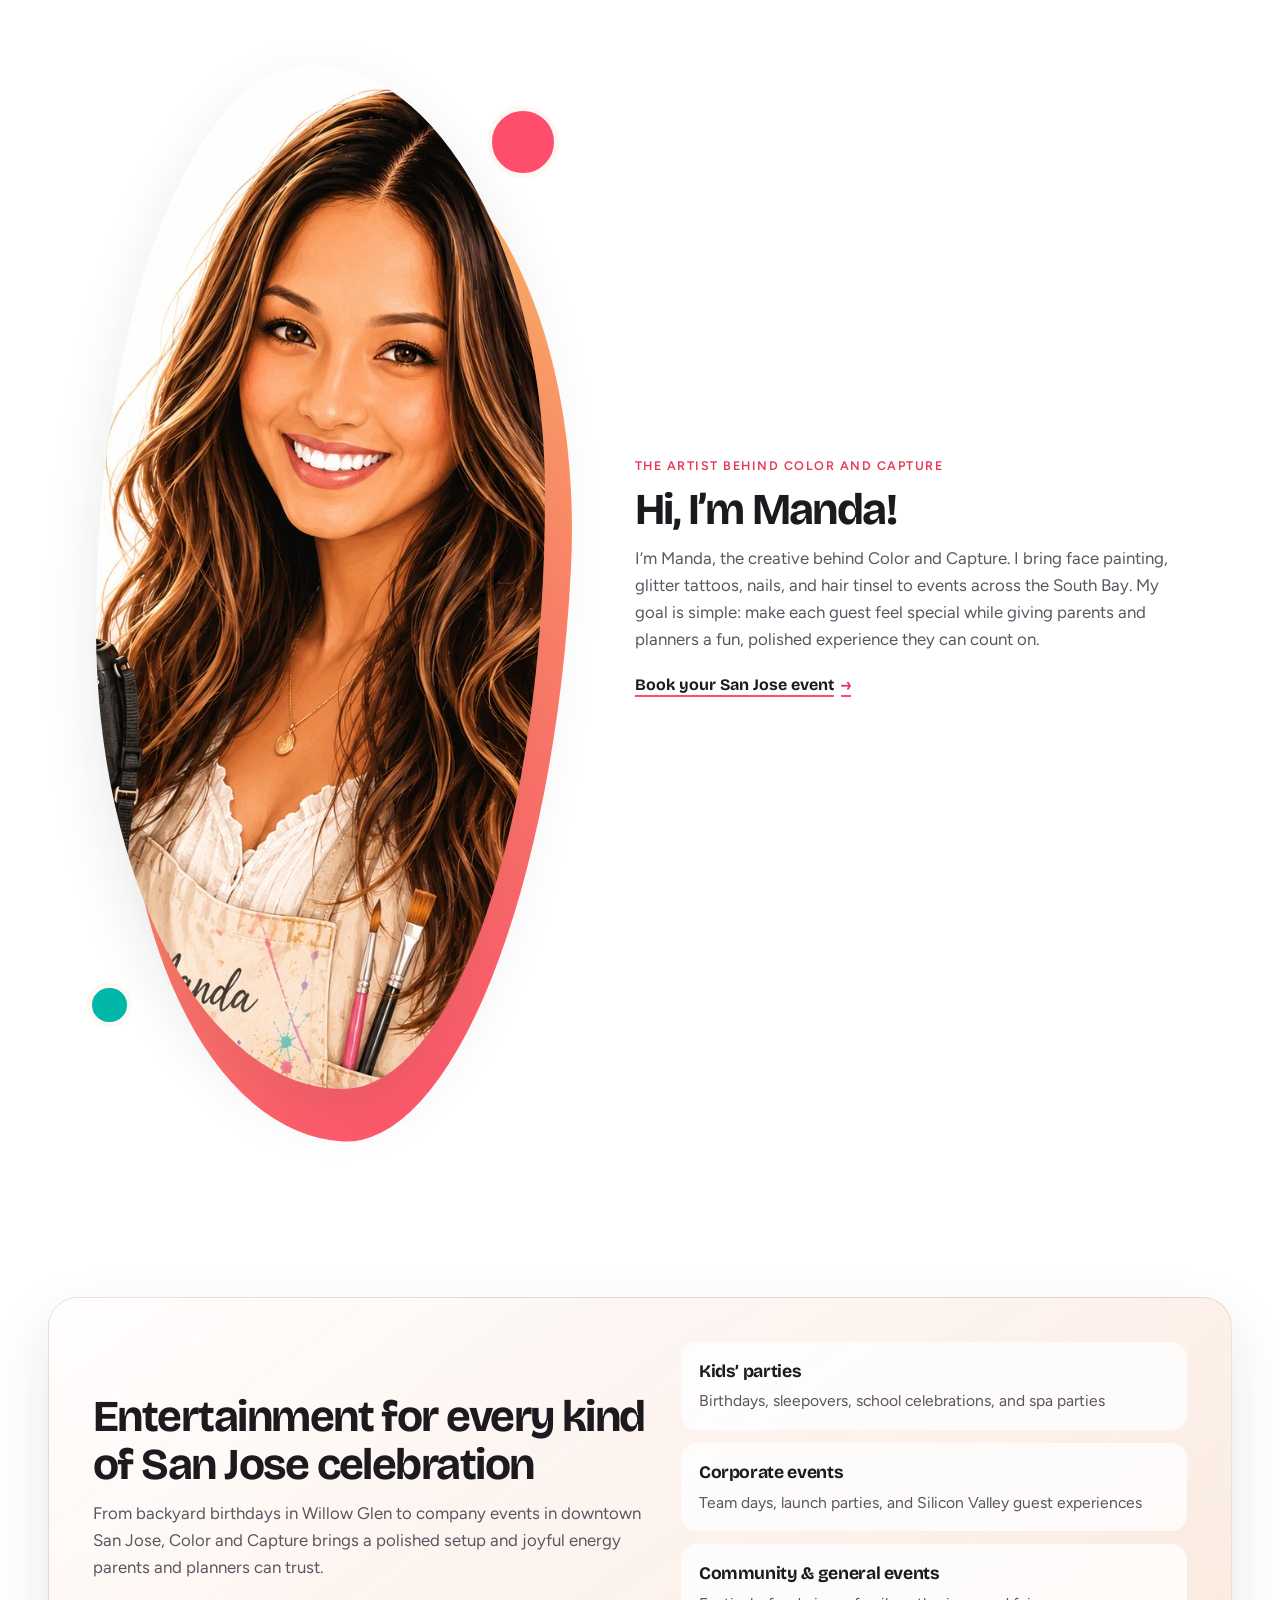
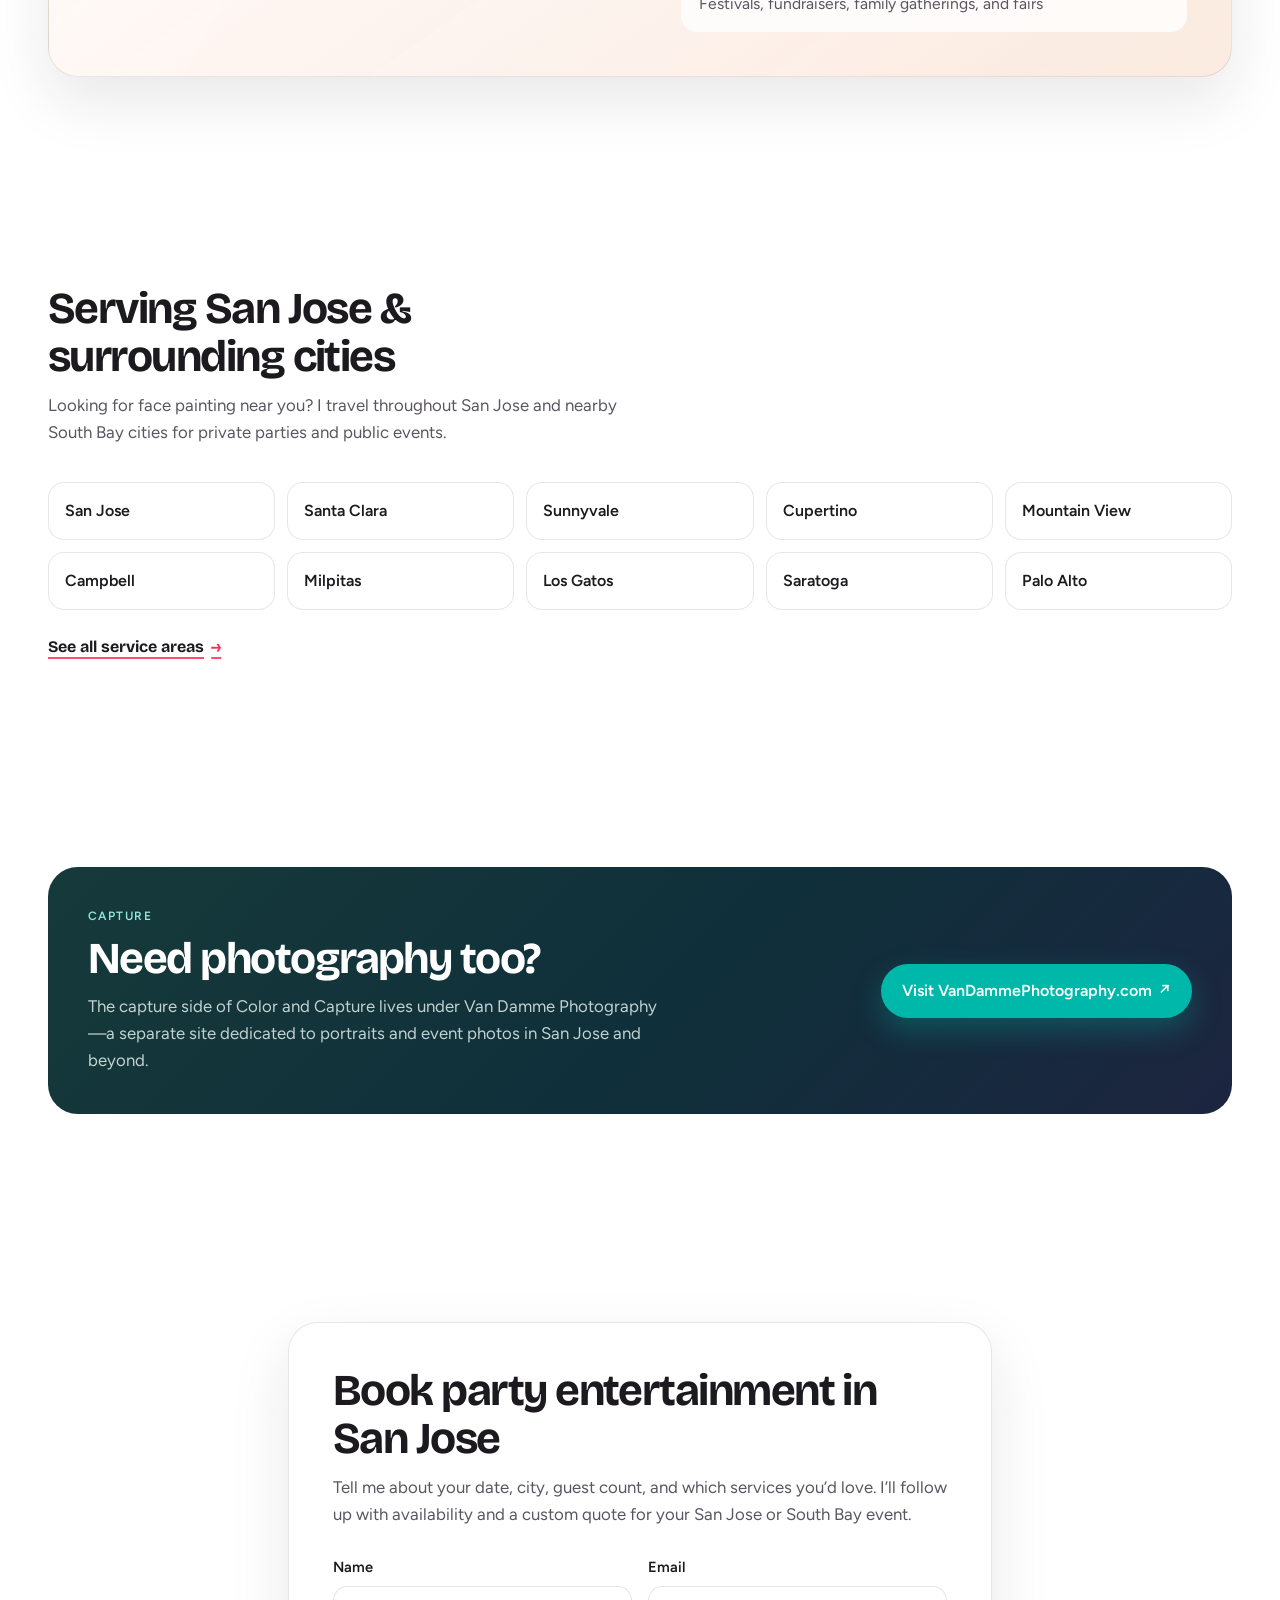
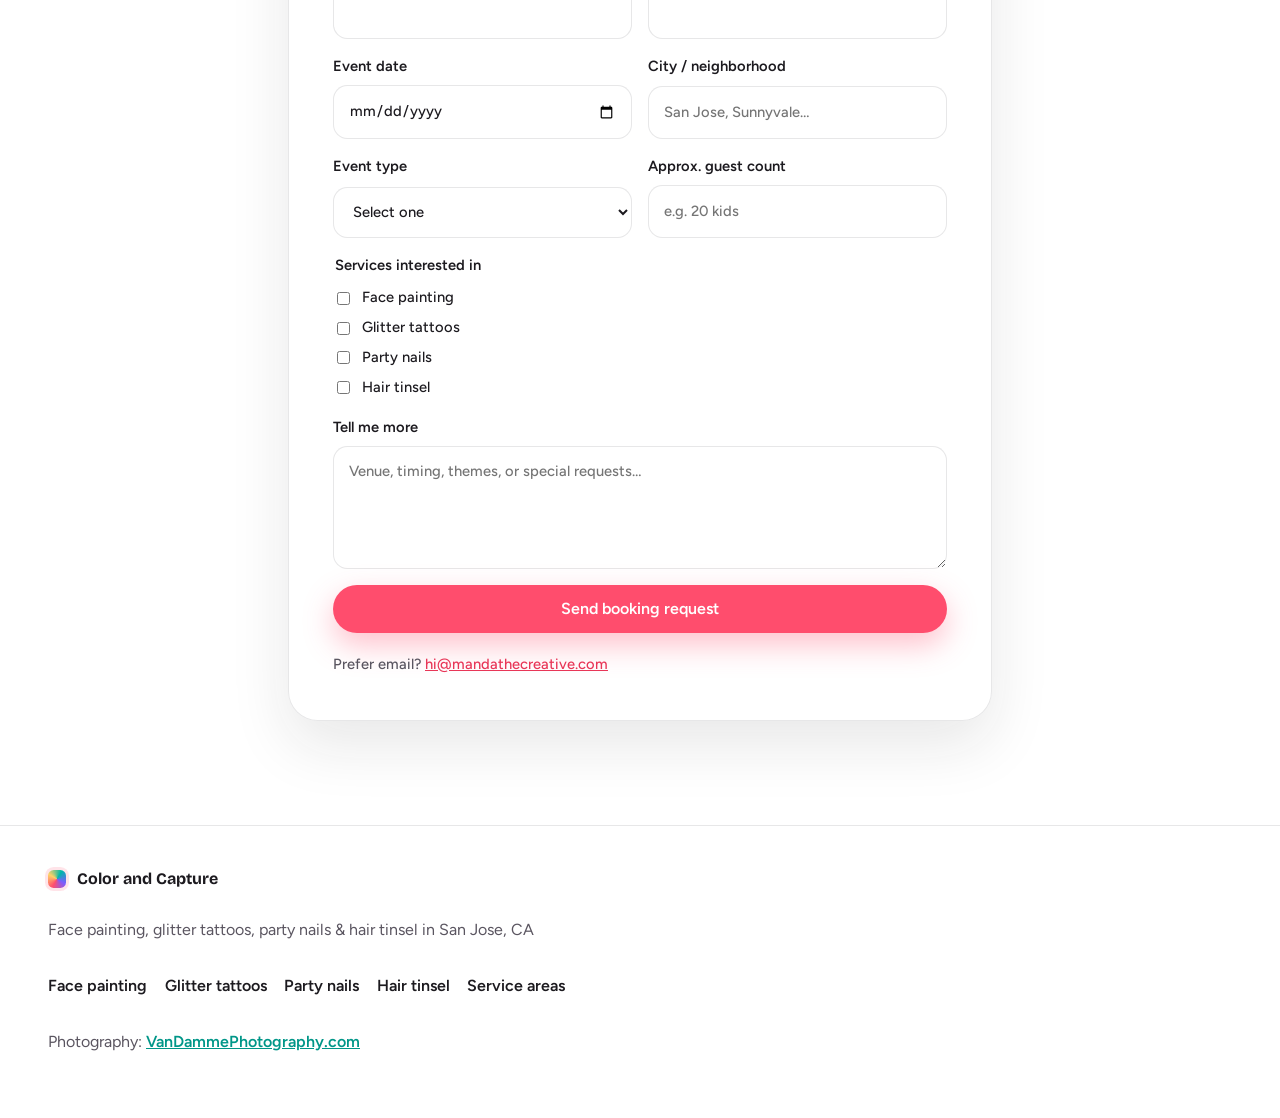
==== commit 3334957d: "Give the hero a folk-art illustrated look Move the hero onto a dark high-contrast panel with chunky " ====
--- a/index.html
+++ b/index.html
@@ -74,25 +74,51 @@
 
     <main id="main">
       <section id="top" class="hero">
-        <div class="hero-bg" aria-hidden="true">
-          <div class="blob blob-a"></div>
-          <div class="blob blob-b"></div>
-          <div class="blob blob-c"></div>
-          <div class="sparkle sparkle-1"></div>
-          <div class="sparkle sparkle-2"></div>
-          <div class="sparkle sparkle-3"></div>
-        </div>
-        <div class="hero-content" data-animate="rise">
-          <p class="brand-lockup">Color and Capture</p>
-          <h1>Face painting &amp; party entertainment in San Jose</h1>
-          <p class="hero-lede">
-            Sparkle, paint, and photos for every event. Book glitter tattoos,
-            party nails, hair tinsel, and face painting for kids’ birthdays,
-            corporate events, and celebrations across San Jose and the South Bay.
-          </p>
-          <div class="hero-actions">
-            <a class="btn btn-primary" href="#book">Request a booking</a>
-            <a class="btn btn-ghost" href="#services">Explore services</a>
+        <div class="hero-panel">
+          <div class="hero-bg" aria-hidden="true">
+            <div class="hero-dots"></div>
+            <div class="blob blob-a"></div>
+            <div class="blob blob-b"></div>
+            <div class="blob blob-c"></div>
+            <div class="sparkle sparkle-1"></div>
+            <div class="sparkle sparkle-2"></div>
+            <div class="sparkle sparkle-3"></div>
+          </div>
+          <div class="hero-content" data-animate="rise">
+            <p class="hero-badge"><span aria-hidden="true">✦</span> San Jose &amp; the South Bay</p>
+            <p class="brand-lockup">
+              <span class="lockup-color">Color</span>
+              <span class="lockup-and">and</span>
+              <span class="lockup-capture">Capture</span>
+            </p>
+            <h1>
+              Face painting &amp; party entertainment in
+              <span class="marker">San Jose</span>
+            </h1>
+            <p class="hero-lede">
+              Sparkle, paint, and photos for every event. Book glitter tattoos,
+              party nails, hair tinsel, and face painting for kids’ birthdays,
+              corporate events, and celebrations across San Jose and the South
+              Bay.
+            </p>
+            <div class="hero-actions">
+              <a class="btn btn-primary" href="#book">Request a booking</a>
+              <a class="btn btn-ghost" href="#services">Explore services</a>
+            </div>
+            <ul class="hero-chips">
+              <li><a href="face-painting-san-jose.html">Face painting</a></li>
+              <li><a href="glitter-tattoos-san-jose.html">Glitter tattoos</a></li>
+              <li><a href="party-nails-san-jose.html">Party nails</a></li>
+              <li><a href="hair-tinsel-san-jose.html">Hair tinsel</a></li>
+            </ul>
+          </div>
+          <div class="hero-art" data-animate="rise" data-delay="2">
+            <img
+              src="images/hero-folk-art.jpg"
+              alt="Folk-art illustrations of a paint brush, butterfly face paint design, sparkle burst, nail polish, hair tinsel strands, and a camera"
+              width="1000"
+              height="1000"
+            />
           </div>
         </div>
       </section>
--- a/styles.css
+++ b/styles.css
@@ -5,6 +5,7 @@
   --ink-soft: #5a5560;
   --coral: #ff4d6d;
   --coral-deep: #e83657;
+  --ink-deep: #1c1a1f;
   --teal: #00b8a9;
   --teal-deep: #009688;
   --sun: #ffd166;
@@ -198,11 +199,21 @@
 }
 
 .hero {
+  padding: clamp(1rem, 3vw, 2rem) clamp(0.75rem, 3vw, 2.5rem) clamp(2rem, 5vw, 3.5rem);
+}
+
+.hero-panel {
   position: relative;
-  min-height: calc(100svh - var(--header-h));
-  display: grid;
-  align-items: end;
-  padding: clamp(2rem, 6vw, 5rem) clamp(1.25rem, 4vw, 3rem) clamp(3rem, 8vw, 5.5rem);
+  display: grid;
+  gap: clamp(2rem, 5vw, 3rem);
+  align-items: center;
+  max-width: 82rem;
+  margin: 0 auto;
+  padding: clamp(1.75rem, 5vw, 3.5rem);
+  border: 3px solid var(--ink);
+  border-radius: clamp(1.5rem, 4vw, 2.5rem);
+  background: var(--ink-deep);
+  box-shadow: 10px 10px 0 var(--coral);
   overflow: hidden;
 }
 
@@ -212,10 +223,21 @@
   pointer-events: none;
 }
 
+.hero-dots {
+  position: absolute;
+  inset: 0;
+  background-image: radial-gradient(rgba(255, 247, 242, 0.22) 1.5px, transparent 1.6px);
+  background-size: 22px 22px;
+  -webkit-mask-image: radial-gradient(ellipse at 25% 40%, #000 10%, transparent 70%);
+  mask-image: radial-gradient(ellipse at 25% 40%, #000 10%, transparent 70%);
+  opacity: 0.7;
+}
+
 .blob {
   position: absolute;
   border-radius: 50%;
   filter: blur(2px);
+  opacity: 0.28;
   animation: float 9s ease-in-out infinite;
 }
 
@@ -225,7 +247,6 @@
   right: -8%;
   top: 8%;
   background: radial-gradient(circle at 30% 30%, #ff8fa3, var(--coral) 55%, transparent 70%);
-  opacity: 0.85;
 }
 
 .blob-b {
@@ -264,40 +285,182 @@
   position: relative;
   z-index: 1;
   max-width: 42rem;
+  color: var(--bg);
+}
+
+.hero-art {
+  position: relative;
+  z-index: 1;
+  justify-self: center;
+  width: min(100%, 30rem);
+}
+
+.hero-art img {
+  width: 100%;
+  height: auto;
+  border: 3px solid var(--bg);
+  border-radius: 1.5rem;
+  box-shadow: 8px 8px 0 var(--teal);
+  transform: rotate(-1.5deg);
+}
+
+.hero-badge {
+  display: inline-flex;
+  align-items: center;
+  gap: 0.45rem;
+  margin: 0 0 1.25rem;
+  padding: 0.5rem 0.95rem;
+  border: 2px solid var(--ink);
+  border-radius: 999px;
+  background: var(--white);
+  box-shadow: 4px 4px 0 var(--sun);
+  transform: rotate(-2deg);
+  font-size: 0.78rem;
+  font-weight: 700;
+  letter-spacing: 0.1em;
+  text-transform: uppercase;
+}
+
+.hero-badge span {
+  color: var(--coral);
 }
 
 .brand-lockup {
-  margin: 0 0 1rem;
+  margin: 0 0 1.1rem;
   font-family: var(--font-display);
   font-weight: 800;
-  font-size: clamp(2.2rem, 7.5vw, 4.2rem);
-  line-height: 0.95;
-  letter-spacing: -0.045em;
-  color: var(--ink);
-  max-width: 12ch;
+  font-size: clamp(2.7rem, 10vw, 5.4rem);
+  line-height: 0.82;
+  letter-spacing: -0.055em;
+  color: var(--bg);
+  display: grid;
+  justify-items: start;
+}
+
+.lockup-color {
+  text-shadow: 5px 5px 0 var(--teal);
+}
+
+.lockup-and {
+  margin: 0.1em 0 0.02em 0.12em;
+  font-size: 0.32em;
+  font-weight: 700;
+  letter-spacing: 0.28em;
+  text-transform: uppercase;
+  color: var(--sun);
+  transform: rotate(-3deg);
+}
+
+.lockup-capture {
+  background: linear-gradient(96deg, var(--coral) 12%, var(--berry) 52%, var(--teal) 92%);
+  -webkit-background-clip: text;
+  background-clip: text;
+  color: transparent;
+  transform: rotate(-1.5deg);
 }
 
 .hero h1 {
-  margin: 0 0 1rem;
+  margin: 0 0 1.1rem;
   font-family: var(--font-display);
   font-weight: 700;
-  font-size: clamp(1.55rem, 4.2vw, 2.35rem);
-  line-height: 1.15;
+  font-size: clamp(1.5rem, 3.4vw, 2rem);
+  line-height: 1.25;
   letter-spacing: -0.03em;
-  max-width: 18ch;
+  max-width: 24ch;
+  color: var(--bg);
+}
+
+.marker {
+  color: var(--ink);
+}
+
+.marker {
+  position: relative;
+  white-space: nowrap;
+  z-index: 0;
+}
+
+.marker::before {
+  content: "";
+  position: absolute;
+  inset: 12% -0.35em 8%;
+  z-index: -1;
+  background: linear-gradient(100deg, var(--sun), rgba(255, 143, 163, 0.9));
+  border-radius: 0.6em 0.9em 0.5em 0.8em;
+  transform: rotate(-1.5deg);
 }
 
 .hero-lede {
   margin: 0 0 1.75rem;
   max-width: 34rem;
   font-size: 1.08rem;
-  color: var(--ink-soft);
+  color: rgba(255, 247, 242, 0.82);
 }
 
 .hero-actions {
   display: flex;
   flex-wrap: wrap;
-  gap: 0.75rem;
+  gap: 0.85rem;
+}
+
+.hero-actions .btn {
+  border: 2px solid var(--bg);
+  box-shadow: 5px 5px 0 var(--bg);
+}
+
+.hero-actions .btn:hover {
+  transform: translate(-2px, -2px);
+  box-shadow: 7px 7px 0 var(--bg);
+}
+
+.hero-actions .btn-ghost {
+  background: transparent;
+  color: var(--bg);
+}
+
+.hero-actions .btn-ghost:hover {
+  background: rgba(255, 247, 242, 0.12);
+}
+
+.hero-chips {
+  list-style: none;
+  margin: 2rem 0 0;
+  padding: 0;
+  display: flex;
+  flex-wrap: wrap;
+  gap: 0.6rem;
+}
+
+.hero-chips a {
+  display: inline-block;
+  padding: 0.5rem 0.9rem;
+  border: 2px solid var(--bg);
+  border-radius: 999px;
+  background: var(--bg);
+  color: var(--ink);
+  box-shadow: 3px 3px 0 rgba(255, 247, 242, 0.35);
+  font-size: 0.88rem;
+  font-weight: 700;
+  text-decoration: none;
+  transition: transform 0.2s ease, box-shadow 0.2s ease, background 0.2s ease;
+}
+
+.hero-chips li:nth-child(odd) a {
+  transform: rotate(-2deg);
+}
+
+.hero-chips li:nth-child(even) a {
+  transform: rotate(1.5deg);
+}
+
+.hero-chips li:nth-child(1) a:hover { background: var(--coral); color: var(--bg); }
+.hero-chips li:nth-child(2) a:hover { background: var(--teal); color: var(--bg); }
+.hero-chips li:nth-child(3) a:hover { background: var(--sun); }
+.hero-chips li:nth-child(4) a:hover { background: var(--berry); color: var(--bg); }
+
+.hero-chips a:hover {
+  transform: translate(-1px, -2px) rotate(0deg);
+  box-shadow: 5px 5px 0 rgba(255, 247, 242, 0.5);
 }
 
 .btn {
@@ -1031,8 +1194,8 @@
     grid-template-columns: repeat(4, minmax(0, 1fr));
   }
 
-  .hero {
-    align-items: center;
+  .hero-panel {
+    grid-template-columns: minmax(0, 1.15fr) minmax(18rem, 0.85fr);
   }
 }
 
@@ -1042,7 +1205,8 @@
   .sparkle,
   [data-animate],
   .btn,
-  .service {
+  .service,
+  .hero-chips a {
     animation: none !important;
     transition: none !important;
   }
